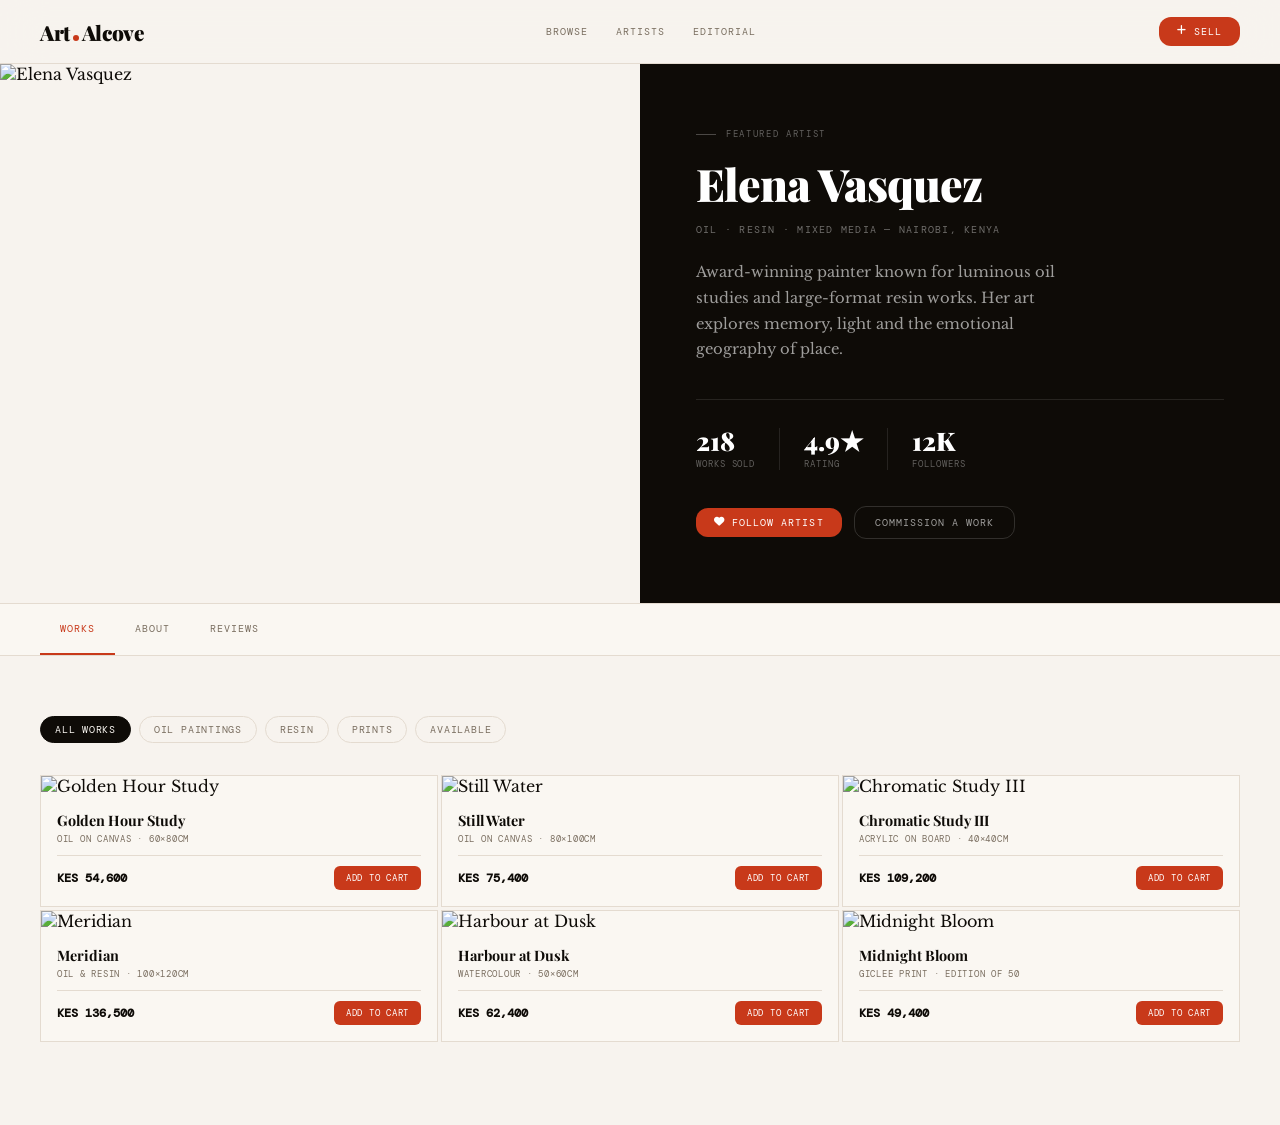
==== artist.html @ 3cf75e59 "Initial commit: Set up core static pages" ====
<!DOCTYPE html>
<html lang="en">
<head>
  <meta charset="UTF-8">
  <meta name="viewport" content="width=device-width, initial-scale=1.0">
  <title>Elena Vasquez — Art Alcove</title>
  <link rel="preconnect" href="https://fonts.googleapis.com">
  <link rel="preconnect" href="https://fonts.gstatic.com" crossorigin>
  <link href="https://fonts.googleapis.com/css2?family=Playfair+Display:ital,wght@0,700;0,900;1,700&family=DM+Mono:wght@400;500&family=Libre+Baskerville:ital,wght@0,400;0,700;1,400&display=swap" rel="stylesheet">
  <link rel="stylesheet" href="https://cdnjs.cloudflare.com/ajax/libs/font-awesome/6.5.0/css/all.min.css">
  <style>
    :root{--ink:#0e0b07;--ink-2:#3a3228;--ink-3:#7a6e60;--paper:#f7f3ee;--paper-2:#efe9e0;--paper-3:#e4dbd0;--cream:#faf7f2;--vermillion:#c8391a;--gold:#b8902a;--sage:#4a6b52;--serif:'Playfair Display',Georgia,serif;--body:'Libre Baskerville',Georgia,serif;--mono:'DM Mono',monospace;--t:0.28s cubic-bezier(0.4,0,0.2,1);--r-xs:6px;--r-sm:12px;--r-md:18px;--r-lg:24px;--r-pill:9999px;}
    *,*::before,*::after{margin:0;padding:0;box-sizing:border-box;}
    body{font-family:var(--body);background:var(--paper);color:var(--ink);-webkit-font-smoothing:antialiased;overflow-x:hidden;}
    img{display:block;max-width:100%;} a{text-decoration:none;color:inherit;} button{font-family:inherit;cursor:pointer;border:none;background:none;}

    /* NAV */
    #nav{position:sticky;top:0;z-index:200;display:flex;align-items:center;justify-content:space-between;padding:0 40px;height:64px;background:rgba(247,243,238,0.92);backdrop-filter:blur(20px);border-bottom:1px solid var(--paper-3);}
    .nav-logo{font-family:var(--serif);font-size:1.3rem;font-weight:900;color:var(--ink);letter-spacing:-0.02em;display:flex;align-items:baseline;gap:2px;}
    .nav-logo-dot{display:inline-block;width:6px;height:6px;border-radius:50%;background:var(--vermillion);margin:0 1px 3px;flex-shrink:0;}
    .nav-links{display:flex;align-items:center;gap:28px;}
    .nav-links a{font-family:var(--mono);font-size:0.65rem;letter-spacing:0.1em;text-transform:uppercase;color:var(--ink-3);transition:color var(--t);}
    .nav-links a:hover{color:var(--ink);}
    .btn-primary{font-family:var(--mono);font-size:0.65rem;letter-spacing:0.1em;text-transform:uppercase;color:#fff;padding:8px 18px;background:var(--vermillion);border-radius:var(--r-sm);transition:all var(--t);display:inline-flex;align-items:center;gap:7px;}
    .btn-primary:hover{background:var(--ink);}

    /* HERO */
    .artist-hero{display:grid;grid-template-columns:1fr 1fr;min-height:480px;border-bottom:1px solid var(--paper-3);}
    .hero-img-col{overflow:hidden;}
    .hero-img{width:100%;height:100%;object-fit:cover;display:block;}
    .hero-body{padding:64px 56px;background:var(--ink);display:flex;flex-direction:column;justify-content:center;}
    .hero-tag{font-family:var(--mono);font-size:0.58rem;letter-spacing:0.18em;text-transform:uppercase;color:rgba(255,255,255,0.35);margin-bottom:20px;display:flex;align-items:center;gap:10px;}
    .hero-tag::before{content:'';display:block;width:20px;height:1px;background:rgba(255,255,255,0.25);}
    .artist-name{font-family:var(--serif);font-size:clamp(2rem,3.5vw,3rem);font-weight:900;color:#fff;line-height:1.05;letter-spacing:-0.02em;margin-bottom:16px;}
    .artist-medium{font-family:var(--mono);font-size:0.65rem;letter-spacing:0.12em;text-transform:uppercase;color:rgba(255,255,255,0.4);margin-bottom:24px;}
    .artist-bio-short{font-size:0.92rem;line-height:1.75;color:rgba(255,255,255,0.6);max-width:400px;margin-bottom:36px;}
    .hero-stats{display:flex;gap:0;margin-bottom:36px;border-top:1px solid rgba(255,255,255,0.1);padding-top:28px;}
    .hero-stat{padding-right:24px;border-right:1px solid rgba(255,255,255,0.1);}
    .hero-stat:last-child{border-right:none;padding-right:0;padding-left:24px;}
    .hero-stat:nth-child(2){padding:0 24px;}
    .stat-val{font-family:var(--serif);font-size:1.6rem;font-weight:900;color:#fff;line-height:1;margin-bottom:4px;}
    .stat-lbl{font-family:var(--mono);font-size:0.58rem;letter-spacing:0.1em;text-transform:uppercase;color:rgba(255,255,255,0.35);}
    .hero-actions{display:flex;align-items:center;gap:12px;}
    .btn-ghost-light{font-family:var(--mono);font-size:0.65rem;letter-spacing:0.1em;text-transform:uppercase;color:rgba(255,255,255,0.6);padding:9px 20px;border:1px solid rgba(255,255,255,0.15);border-radius:var(--r-sm);transition:all var(--t);}
    .btn-ghost-light:hover{border-color:rgba(255,255,255,0.4);color:#fff;}

    /* SECTION NAV */
    .section-nav{display:flex;align-items:center;gap:0;border-bottom:1px solid var(--paper-3);background:var(--cream);padding:0 40px;position:sticky;top:64px;z-index:100;}
    .snav-tab{font-family:var(--mono);font-size:0.62rem;letter-spacing:0.1em;text-transform:uppercase;color:var(--ink-3);padding:18px 20px;border-bottom:2px solid transparent;transition:all var(--t);cursor:pointer;white-space:nowrap;}
    .snav-tab:hover{color:var(--ink);}
    .snav-tab.active{color:var(--vermillion);border-bottom-color:var(--vermillion);}

    /* WORKS SECTION */
    .artist-section{padding:60px 40px 80px;}

    .works-filter{display:flex;align-items:center;gap:8px;margin-bottom:32px;flex-wrap:wrap;}
    .works-chip{font-family:var(--mono);font-size:0.6rem;letter-spacing:0.08em;text-transform:uppercase;padding:6px 14px;border:1px solid var(--paper-3);border-radius:var(--r-pill);color:var(--ink-3);transition:all var(--t);}
    .works-chip:hover{border-color:var(--ink-2);color:var(--ink);}
    .works-chip.active{background:var(--ink);border-color:var(--ink);color:var(--cream);}

    .works-masonry{columns:3;column-gap:3px;}
    .work-card{break-inside:avoid;margin-bottom:3px;border:1px solid var(--paper-3);background:var(--cream);overflow:hidden;cursor:pointer;transition:transform var(--t),box-shadow var(--t);}
    .work-card:hover{transform:translateY(-4px);box-shadow:0 14px 40px rgba(14,11,7,0.12);}
    .work-img-wrap{position:relative;overflow:hidden;}
    .work-img-wrap img{width:100%;height:auto;display:block;transition:transform 0.5s ease;}
    .work-card:hover .work-img-wrap img{transform:scale(1.04);}
    .work-overlay{position:absolute;inset:0;background:linear-gradient(to top,rgba(14,11,7,0.75),transparent 55%);opacity:0;transition:opacity var(--t);display:flex;align-items:flex-end;padding:16px;}
    .work-card:hover .work-overlay{opacity:1;}
    .overlay-btn{font-family:var(--mono);font-size:0.58rem;letter-spacing:0.1em;text-transform:uppercase;color:#fff;padding:7px 14px;border:1px solid rgba(255,255,255,0.35);border-radius:var(--r-xs);}
    .work-info{padding:14px 16px 16px;}
    .work-title{font-family:var(--serif);font-size:0.9rem;font-weight:700;color:var(--ink);margin-bottom:3px;}
    .work-meta{font-family:var(--mono);font-size:0.58rem;letter-spacing:0.08em;text-transform:uppercase;color:var(--ink-3);margin-bottom:10px;}
    .work-footer{display:flex;align-items:center;justify-content:space-between;padding-top:10px;border-top:1px solid var(--paper-3);}
    .work-price{font-family:var(--mono);font-size:0.78rem;font-weight:600;color:var(--ink);}
    .btn-cart{font-family:var(--mono);font-size:0.58rem;letter-spacing:0.08em;text-transform:uppercase;padding:6px 12px;background:var(--vermillion);color:#fff;border-radius:var(--r-xs);transition:all var(--t);}
    .btn-cart:hover{background:var(--ink);}

    /* ABOUT SECTION */
    .about-grid{display:grid;grid-template-columns:1fr 360px;gap:48px;align-items:start;}
    .about-text h2{font-family:var(--serif);font-size:1.8rem;font-weight:900;margin-bottom:20px;}
    .about-text p{font-size:0.92rem;line-height:1.8;color:var(--ink-2);margin-bottom:16px;}
    .pull-quote{border-left:3px solid var(--vermillion);padding:20px 24px;margin:32px 0;background:var(--cream);}
    .pull-quote blockquote{font-family:var(--serif);font-size:1.1rem;font-style:italic;line-height:1.5;color:var(--ink);}

    .about-sidebar{display:flex;flex-direction:column;gap:3px;}
    .info-card{background:var(--cream);border:1px solid var(--paper-3);padding:24px;}
    .info-card:first-child{border-radius:var(--r-sm) var(--r-sm) 0 0;}
    .info-card:last-child{border-radius:0 0 var(--r-sm) var(--r-sm);}
    .info-card-title{font-family:var(--mono);font-size:0.58rem;letter-spacing:0.14em;text-transform:uppercase;color:var(--ink-3);margin-bottom:16px;}
    .info-row{display:flex;align-items:flex-start;justify-content:space-between;gap:12px;padding:8px 0;border-bottom:1px solid var(--paper-3);font-size:0.84rem;}
    .info-row:last-child{border-bottom:none;}
    .info-key{color:var(--ink-3);font-size:0.8rem;flex-shrink:0;}
    .info-val{color:var(--ink);font-weight:700;text-align:right;}

    /* REVIEWS */
    .reviews-header{display:flex;align-items:flex-start;justify-content:space-between;margin-bottom:36px;}
    .rating-big{font-family:var(--serif);font-size:4rem;font-weight:900;line-height:1;color:var(--ink);}
    .rating-stars{color:var(--gold);font-size:1rem;letter-spacing:2px;margin-bottom:6px;}
    .rating-label{font-family:var(--mono);font-size:0.62rem;letter-spacing:0.08em;text-transform:uppercase;color:var(--ink-3);}
    .rating-bars{display:flex;flex-direction:column;gap:8px;flex:1;max-width:280px;}
    .rbar-row{display:flex;align-items:center;gap:10px;font-family:var(--mono);font-size:0.62rem;color:var(--ink-3);}
    .rbar-track{flex:1;height:6px;background:var(--paper-3);border-radius:10px;overflow:hidden;}
    .rbar-fill{height:100%;background:var(--gold);border-radius:10px;}

    .reviews-grid{display:grid;grid-template-columns:repeat(2,1fr);gap:3px;margin-top:32px;}
    .review-card{background:var(--cream);border:1px solid var(--paper-3);padding:24px;}
    .review-header{display:flex;align-items:center;gap:12px;margin-bottom:14px;}
    .review-avatar{width:40px;height:40px;border-radius:50%;object-fit:cover;}
    .review-name{font-family:var(--mono);font-size:0.65rem;letter-spacing:0.08em;text-transform:uppercase;font-weight:600;color:var(--ink);}
    .review-date{font-family:var(--mono);font-size:0.58rem;color:var(--ink-3);}
    .review-stars{color:var(--gold);font-size:0.7rem;margin-bottom:10px;}
    .review-text{font-size:0.86rem;line-height:1.7;color:var(--ink-2);}
    .review-work{font-family:var(--mono);font-size:0.58rem;letter-spacing:0.06em;text-transform:uppercase;color:var(--ink-3);margin-top:12px;padding-top:12px;border-top:1px solid var(--paper-3);}

    @media(max-width:900px){
      .artist-hero{grid-template-columns:1fr;} .hero-img-col{height:300px;}
      .works-masonry{columns:2;}
      .about-grid{grid-template-columns:1fr;} .about-sidebar{display:none;}
      .reviews-grid{grid-template-columns:1fr;}
      #nav{padding:0 20px;} .nav-links{display:none;}
    }
    @media(max-width:600px){.works-masonry{columns:1;} .artist-section{padding:40px 20px 60px;} .section-nav{padding:0 20px;}}
  </style>
</head>
<body>

  <nav id="nav">
    <a href="index.html" class="nav-logo">Art<span class="nav-logo-dot"></span>Alcove</a>
    <div class="nav-links">
      <a href="browse.html">Browse</a>
      <a href="artist.html">Artists</a>
      <a href="#">Editorial</a>
    </div>
    <a href="dashboard.html" class="btn-primary"><i class="fas fa-plus"></i> Sell</a>
  </nav>

  <!-- HERO -->
  <div class="artist-hero">
    <div class="hero-img-col">
      <img class="hero-img" src="https://images.unsplash.com/photo-1579783901586-d88db74b4fe4?w=900&q=80" alt="Elena Vasquez">
    </div>
    <div class="hero-body">
      <div class="hero-tag">Featured Artist</div>
      <h1 class="artist-name">Elena Vasquez</h1>
      <div class="artist-medium">Oil · Resin · Mixed Media — Nairobi, Kenya</div>
      <p class="artist-bio-short">Award-winning painter known for luminous oil studies and large-format resin works. Her art explores memory, light and the emotional geography of place.</p>
      <div class="hero-stats">
        <div class="hero-stat"><div class="stat-val">218</div><div class="stat-lbl">Works sold</div></div>
        <div class="hero-stat"><div class="stat-val">4.9★</div><div class="stat-lbl">Rating</div></div>
        <div class="hero-stat"><div class="stat-val">12K</div><div class="stat-lbl">Followers</div></div>
      </div>
      <div class="hero-actions">
        <button class="btn-primary"><i class="fas fa-heart"></i> Follow Artist</button>
        <button class="btn-ghost-light">Commission a Work</button>
      </div>
    </div>
  </div>

  <!-- SECTION NAV -->
  <nav class="section-nav">
    <div class="snav-tab active" data-tab="works">Works</div>
    <div class="snav-tab" data-tab="about">About</div>
    <div class="snav-tab" data-tab="reviews">Reviews</div>
  </nav>

  <!-- WORKS TAB -->
  <div class="artist-section" id="tab-works">
    <div class="works-filter">
      <button class="works-chip active">All Works</button>
      <button class="works-chip">Oil Paintings</button>
      <button class="works-chip">Resin</button>
      <button class="works-chip">Prints</button>
      <button class="works-chip">Available</button>
    </div>
    <div class="works-masonry">
      <div class="work-card" onclick="location.href='listing.html'">
        <div class="work-img-wrap"><img src="https://images.unsplash.com/photo-1541961017774-22349e4a1262?w=500&q=80" alt="Golden Hour Study"><div class="work-overlay"><a class="overlay-btn">View Work</a></div></div>
        <div class="work-info"><div class="work-title">Golden Hour Study</div><div class="work-meta">Oil on Canvas · 60×80cm</div><div class="work-footer"><div class="work-price">KES 54,600</div><button class="btn-cart" onclick="event.stopPropagation()">Add to Cart</button></div></div>
      </div>
      <div class="work-card" onclick="location.href='listing.html'">
        <div class="work-img-wrap"><img src="https://images.unsplash.com/photo-1547036967-23d11aacaee0?w=500&q=80" alt="Meridian"><div class="work-overlay"><a class="overlay-btn">View Work</a></div></div>
        <div class="work-info"><div class="work-title">Meridian</div><div class="work-meta">Oil & Resin · 100×120cm</div><div class="work-footer"><div class="work-price">KES 136,500</div><button class="btn-cart" onclick="event.stopPropagation()">Add to Cart</button></div></div>
      </div>
      <div class="work-card" onclick="location.href='listing.html'">
        <div class="work-img-wrap"><img src="https://images.unsplash.com/photo-1579783901586-d88db74b4fe4?w=500&q=80" alt="Still Water"><div class="work-overlay"><a class="overlay-btn">View Work</a></div></div>
        <div class="work-info"><div class="work-title">Still Water</div><div class="work-meta">Oil on Canvas · 80×100cm</div><div class="work-footer"><div class="work-price">KES 75,400</div><button class="btn-cart" onclick="event.stopPropagation()">Add to Cart</button></div></div>
      </div>
      <div class="work-card" onclick="location.href='listing.html'">
        <div class="work-img-wrap"><img src="https://images.unsplash.com/photo-1549490349-8643362247b5?w=500&q=80" alt="Harbour at Dusk"><div class="work-overlay"><a class="overlay-btn">View Work</a></div></div>
        <div class="work-info"><div class="work-title">Harbour at Dusk</div><div class="work-meta">Watercolour · 50×60cm</div><div class="work-footer"><div class="work-price">KES 62,400</div><button class="btn-cart" onclick="event.stopPropagation()">Add to Cart</button></div></div>
      </div>
      <div class="work-card" onclick="location.href='listing.html'">
        <div class="work-img-wrap"><img src="https://images.unsplash.com/photo-1618005182384-a83a8bd57fbe?w=500&q=80" alt="Chromatic Study III"><div class="work-overlay"><a class="overlay-btn">View Work</a></div></div>
        <div class="work-info"><div class="work-title">Chromatic Study III</div><div class="work-meta">Acrylic on Board · 40×40cm</div><div class="work-footer"><div class="work-price">KES 109,200</div><button class="btn-cart" onclick="event.stopPropagation()">Add to Cart</button></div></div>
      </div>
      <div class="work-card" onclick="location.href='listing.html'">
        <div class="work-img-wrap"><img src="https://images.unsplash.com/photo-1579783902614-a3fb3927b6a5?w=500&q=80" alt="Midnight Bloom"><div class="work-overlay"><a class="overlay-btn">View Work</a></div></div>
        <div class="work-info"><div class="work-title">Midnight Bloom</div><div class="work-meta">Giclee Print · Edition of 50</div><div class="work-footer"><div class="work-price">KES 49,400</div><button class="btn-cart" onclick="event.stopPropagation()">Add to Cart</button></div></div>
      </div>
    </div>
  </div>

  <!-- ABOUT TAB -->
  <div class="artist-section" id="tab-about" style="display:none;">
    <div class="about-grid">
      <div class="about-text">
        <h2>About Elena</h2>
        <p>Elena Vasquez was born in Mombasa in 1988 and grew up between Kenya and Portugal, an upbringing that gave her a dual sensitivity to light — the hard brilliance of the equatorial sun and the soft, melancholic quality of Atlantic afternoons.</p>
        <p>She studied Fine Art at the University of Nairobi before completing a postgraduate residency at the Fondazione Pistoletto in Biella, Italy. It was there that she developed her signature technique: building up oil glazes over textured resin grounds, a method that gives her paintings their characteristic luminous depth.</p>
        <div class="pull-quote"><blockquote>"Painting is how I process the world. Each canvas is an attempt to hold light still long enough to understand it."</blockquote></div>
        <p>Since returning to Nairobi in 2016, Elena has held twelve solo exhibitions across Kenya, the UK and the United States. Her work is held in private collections in 28 countries, and she has been shortlisted for the Mbokazi Prize for Contemporary African Painting twice.</p>
        <p>She works from a studio in Westlands and teaches advanced oil technique workshops three times a year.</p>
      </div>
      <div class="about-sidebar">
        <div class="info-card">
          <div class="info-card-title">Details</div>
          <div class="info-row"><span class="info-key">Based</span><span class="info-val">Nairobi, Kenya</span></div>
          <div class="info-row"><span class="info-key">Medium</span><span class="info-val">Oil, Resin, Mixed Media</span></div>
          <div class="info-row"><span class="info-key">Style</span><span class="info-val">Figurative, Landscape</span></div>
          <div class="info-row"><span class="info-key">Member since</span><span class="info-val">2021</span></div>
          <div class="info-row"><span class="info-key">Ships from</span><span class="info-val">Kenya · Worldwide</span></div>
        </div>
        <div class="info-card">
          <div class="info-card-title">Exhibitions</div>
          <div class="info-row"><span class="info-key">2024</span><span class="info-val">Galleria Forma, Milan</span></div>
          <div class="info-row"><span class="info-key">2023</span><span class="info-val">Saatchi Gallery, London</span></div>
          <div class="info-row"><span class="info-key">2022</span><span class="info-val">1-54 Art Fair, New York</span></div>
          <div class="info-row"><span class="info-key">2021</span><span class="info-val">Circle Art Gallery, Nairobi</span></div>
        </div>
      </div>
    </div>
  </div>

  <!-- REVIEWS TAB -->
  <div class="artist-section" id="tab-reviews" style="display:none;">
    <div class="reviews-header">
      <div>
        <div class="rating-big">4.9</div>
        <div class="rating-stars">★★★★★</div>
        <div class="rating-label">84 reviews</div>
      </div>
      <div class="rating-bars">
        <div class="rbar-row">5★ <div class="rbar-track"><div class="rbar-fill" style="width:88%"></div></div> 74</div>
        <div class="rbar-row">4★ <div class="rbar-track"><div class="rbar-fill" style="width:10%"></div></div> 8</div>
        <div class="rbar-row">3★ <div class="rbar-track"><div class="rbar-fill" style="width:2%"></div></div> 2</div>
        <div class="rbar-row">2★ <div class="rbar-track"><div class="rbar-fill" style="width:0%"></div></div> 0</div>
        <div class="rbar-row">1★ <div class="rbar-track"><div class="rbar-fill" style="width:0%"></div></div> 0</div>
      </div>
    </div>
    <div class="reviews-grid">
      <div class="review-card">
        <div class="review-header">
          <img class="review-avatar" src="https://images.unsplash.com/photo-1507003211169-0a1dd7228f2d?w=80&q=80" alt="">
          <div><div class="review-name">James T.</div><div class="review-date">London · 2 weeks ago</div></div>
        </div>
        <div class="review-stars">★★★★★</div>
        <p class="review-text">Absolutely breathtaking. The painting arrived in perfect condition and looks even more stunning in person. The depth of the oil glazes is extraordinary — photographs simply cannot do it justice.</p>
        <div class="review-work">Purchased: Golden Hour Study</div>
      </div>
      <div class="review-card">
        <div class="review-header">
          <img class="review-avatar" src="https://images.unsplash.com/photo-1531746020798-e6953c6e8e04?w=80&q=80" alt="">
          <div><div class="review-name">Priya M.</div><div class="review-date">Mumbai · 1 month ago</div></div>
        </div>
        <div class="review-stars">★★★★★</div>
        <p class="review-text">Elena is a genuinely extraordinary artist. Meridian has transformed the living room completely. She also responded quickly to my questions about framing — incredibly professional.</p>
        <div class="review-work">Purchased: Meridian</div>
      </div>
      <div class="review-card">
        <div class="review-header">
          <img class="review-avatar" src="https://images.unsplash.com/photo-1488161628813-04466f872be2?w=80&q=80" alt="">
          <div><div class="review-name">Lars E.</div><div class="review-date">Oslo · 2 months ago</div></div>
        </div>
        <div class="review-stars">★★★★★</div>
        <p class="review-text">Third purchase from Elena and she never disappoints. Harbour at Dusk is perhaps her most emotionally resonant piece yet. Packaged with extraordinary care for the international journey.</p>
        <div class="review-work">Purchased: Harbour at Dusk</div>
      </div>
      <div class="review-card">
        <div class="review-header">
          <img class="review-avatar" src="https://images.unsplash.com/photo-1544967082-d9d25d867d66?w=80&q=80" alt="">
          <div><div class="review-name">Yui K.</div><div class="review-date">Tokyo · 3 months ago</div></div>
        </div>
        <div class="review-stars">★★★★★</div>
        <p class="review-text">The print quality is exceptional. Crisp, rich colours that honour the original perfectly. Would recommend to anyone wanting to start collecting Elena's work at a lower price point.</p>
        <div class="review-work">Purchased: Midnight Bloom (Print)</div>
      </div>
    </div>
  </div>

  <script>
  'use strict';
  document.querySelectorAll('.snav-tab').forEach(tab => {
    tab.addEventListener('click', () => {
      document.querySelectorAll('.snav-tab').forEach(t => t.classList.remove('active'));
      tab.classList.add('active');
      const id = tab.dataset.tab;
      ['works','about','reviews'].forEach(t => {
        const el = document.getElementById('tab-' + t);
        if (el) el.style.display = t === id ? 'block' : 'none';
      });
    });
  });
  document.querySelectorAll('.works-chip').forEach(chip => {
    chip.addEventListener('click', () => {
      document.querySelectorAll('.works-chip').forEach(c => c.classList.remove('active'));
      chip.classList.add('active');
    });
  });
  </script>
</body>
</html>
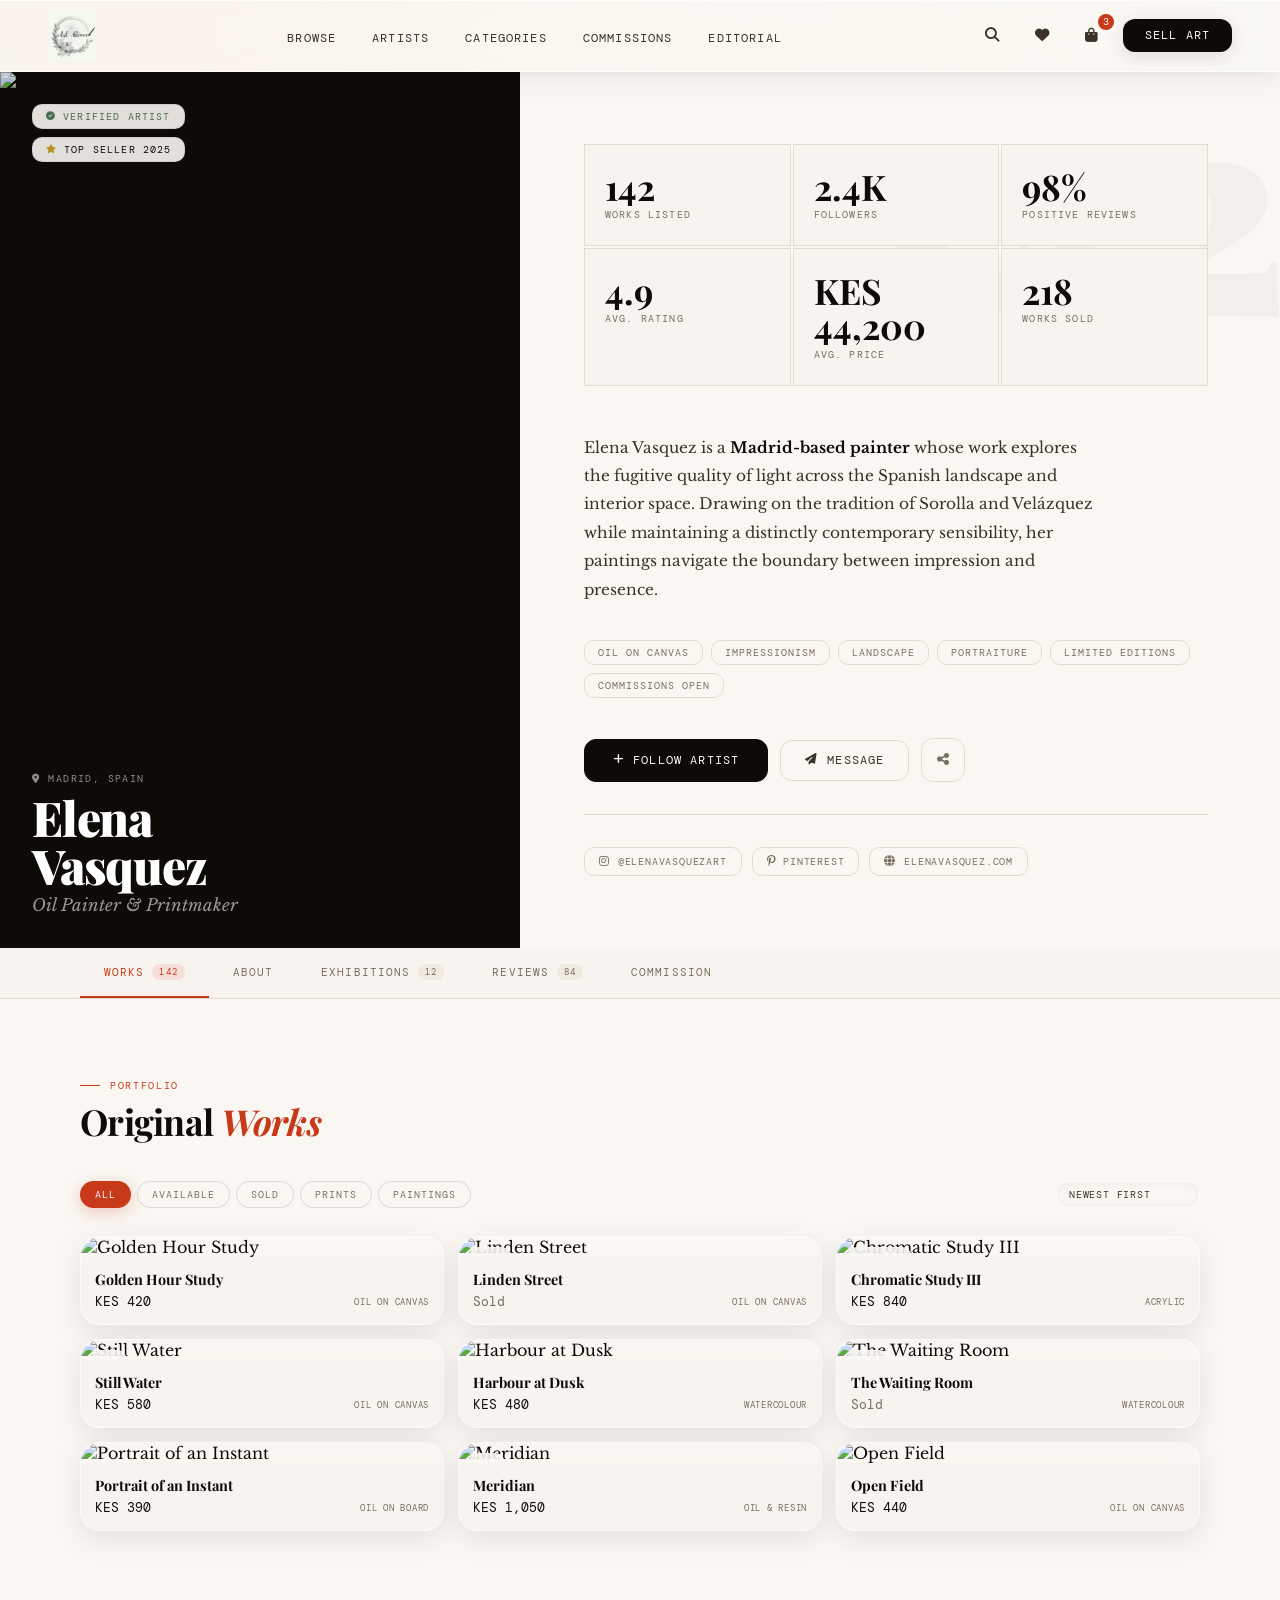
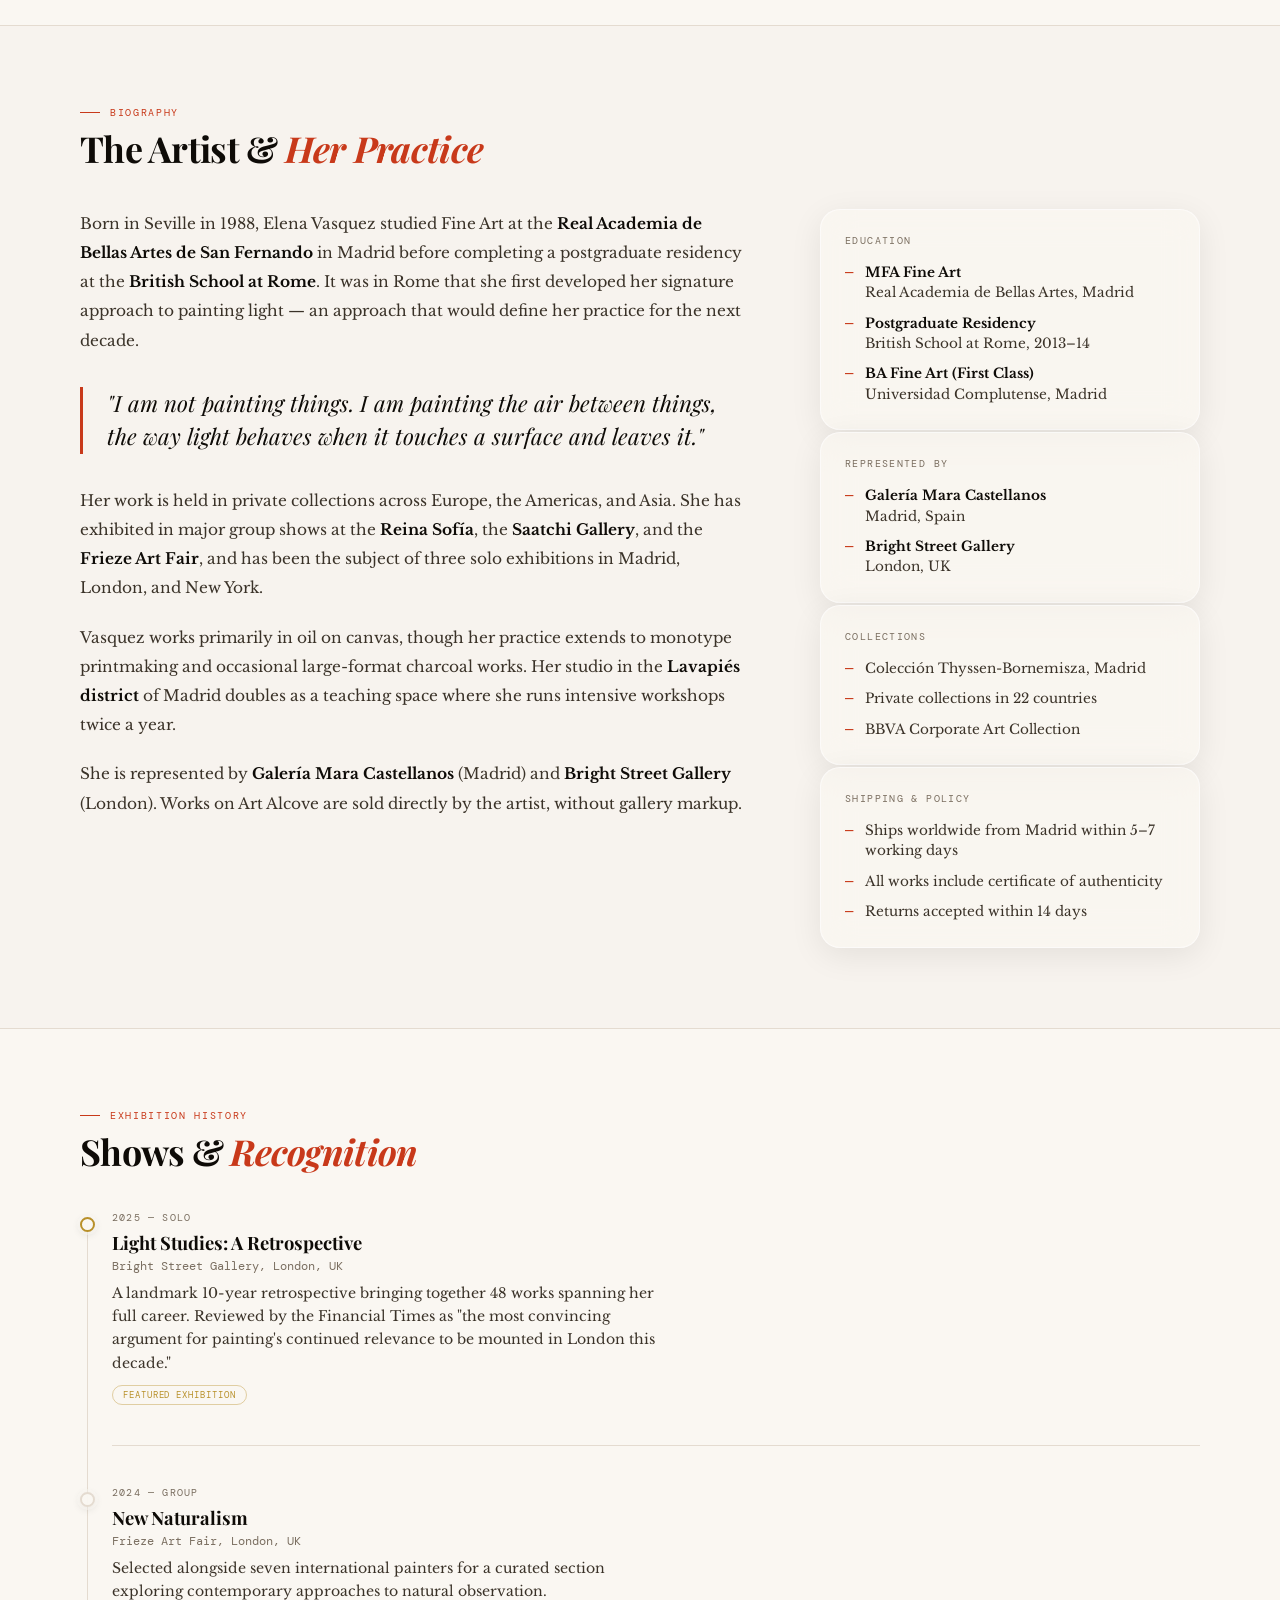
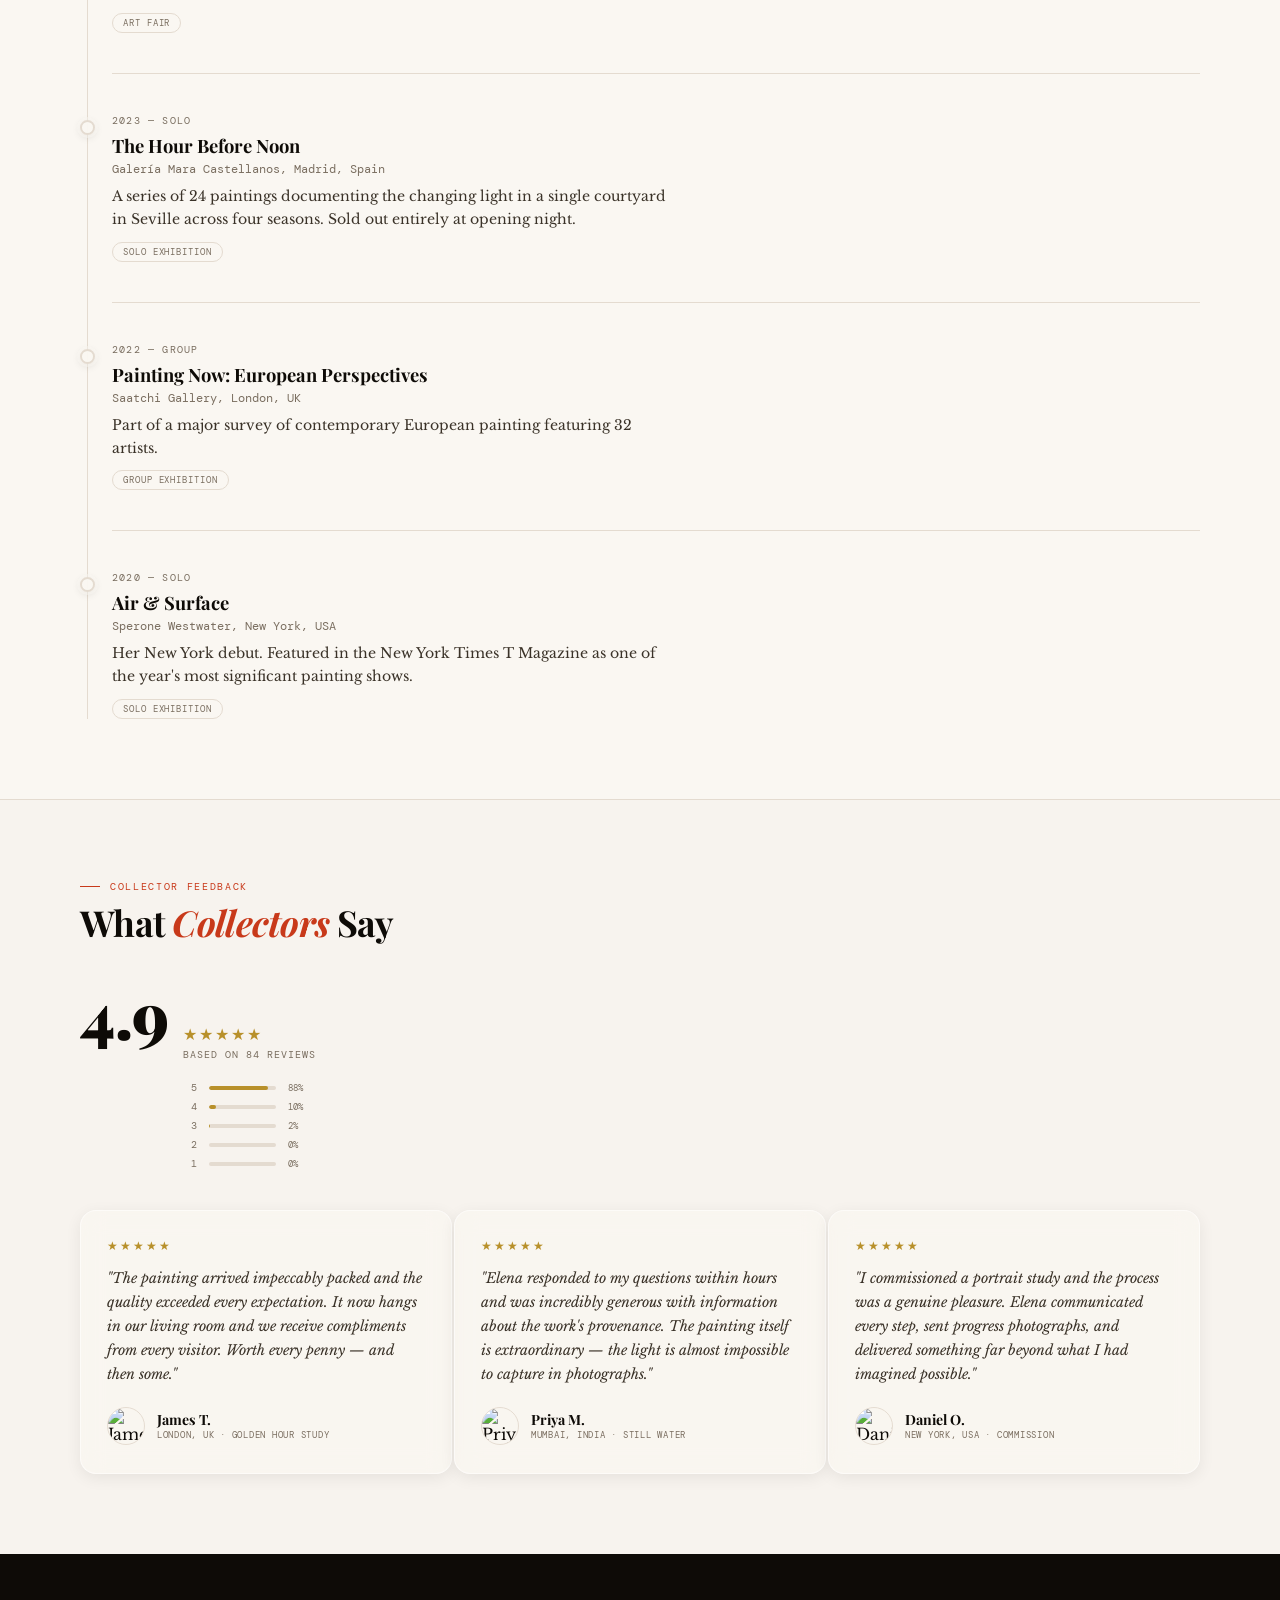
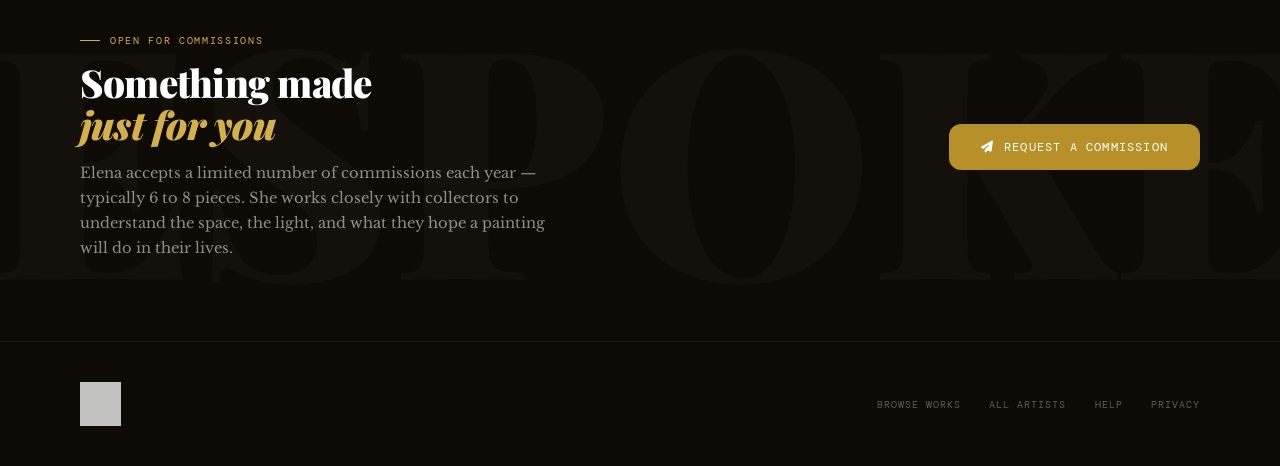
==== commit 82a57be7: "Add files via upload" ====
--- a/artist.html
+++ b/artist.html
@@ -1,311 +1,1826 @@
 <!DOCTYPE html>
 <html lang="en">
 <head>
-  <meta charset="UTF-8">
-  <meta name="viewport" content="width=device-width, initial-scale=1.0">
-  <title>Elena Vasquez — Art Alcove</title>
+  <meta charset="UTF-8"/>
+  <meta name="viewport" content="width=device-width, initial-scale=1.0"/>
+  <meta name="description" content="Elena Vasquez — Oil Painter. Browse original works, biography, and exhibition history on Art Alcove."/>
+  <title>Elena Vasquez — Artist Profile · Art Alcove</title>
+
   <link rel="preconnect" href="https://fonts.googleapis.com">
   <link rel="preconnect" href="https://fonts.gstatic.com" crossorigin>
   <link href="https://fonts.googleapis.com/css2?family=Playfair+Display:ital,wght@0,700;0,900;1,700&family=DM+Mono:wght@400;500&family=Libre+Baskerville:ital,wght@0,400;0,700;1,400&display=swap" rel="stylesheet">
-  <link rel="stylesheet" href="https://cdnjs.cloudflare.com/ajax/libs/font-awesome/6.5.0/css/all.min.css">
+  <link rel="stylesheet" href="https://cdnjs.cloudflare.com/ajax/libs/font-awesome/6.5.0/css/all.min.css"/>
+
   <style>
-    :root{--ink:#0e0b07;--ink-2:#3a3228;--ink-3:#7a6e60;--paper:#f7f3ee;--paper-2:#efe9e0;--paper-3:#e4dbd0;--cream:#faf7f2;--vermillion:#c8391a;--gold:#b8902a;--sage:#4a6b52;--serif:'Playfair Display',Georgia,serif;--body:'Libre Baskerville',Georgia,serif;--mono:'DM Mono',monospace;--t:0.28s cubic-bezier(0.4,0,0.2,1);--r-xs:6px;--r-sm:12px;--r-md:18px;--r-lg:24px;--r-pill:9999px;}
-    *,*::before,*::after{margin:0;padding:0;box-sizing:border-box;}
-    body{font-family:var(--body);background:var(--paper);color:var(--ink);-webkit-font-smoothing:antialiased;overflow-x:hidden;}
-    img{display:block;max-width:100%;} a{text-decoration:none;color:inherit;} button{font-family:inherit;cursor:pointer;border:none;background:none;}
-
-    /* NAV */
-    #nav{position:sticky;top:0;z-index:200;display:flex;align-items:center;justify-content:space-between;padding:0 40px;height:64px;background:rgba(247,243,238,0.92);backdrop-filter:blur(20px);border-bottom:1px solid var(--paper-3);}
-    .nav-logo{font-family:var(--serif);font-size:1.3rem;font-weight:900;color:var(--ink);letter-spacing:-0.02em;display:flex;align-items:baseline;gap:2px;}
-    .nav-logo-dot{display:inline-block;width:6px;height:6px;border-radius:50%;background:var(--vermillion);margin:0 1px 3px;flex-shrink:0;}
-    .nav-links{display:flex;align-items:center;gap:28px;}
-    .nav-links a{font-family:var(--mono);font-size:0.65rem;letter-spacing:0.1em;text-transform:uppercase;color:var(--ink-3);transition:color var(--t);}
-    .nav-links a:hover{color:var(--ink);}
-    .btn-primary{font-family:var(--mono);font-size:0.65rem;letter-spacing:0.1em;text-transform:uppercase;color:#fff;padding:8px 18px;background:var(--vermillion);border-radius:var(--r-sm);transition:all var(--t);display:inline-flex;align-items:center;gap:7px;}
-    .btn-primary:hover{background:var(--ink);}
-
-    /* HERO */
-    .artist-hero{display:grid;grid-template-columns:1fr 1fr;min-height:480px;border-bottom:1px solid var(--paper-3);}
-    .hero-img-col{overflow:hidden;}
-    .hero-img{width:100%;height:100%;object-fit:cover;display:block;}
-    .hero-body{padding:64px 56px;background:var(--ink);display:flex;flex-direction:column;justify-content:center;}
-    .hero-tag{font-family:var(--mono);font-size:0.58rem;letter-spacing:0.18em;text-transform:uppercase;color:rgba(255,255,255,0.35);margin-bottom:20px;display:flex;align-items:center;gap:10px;}
-    .hero-tag::before{content:'';display:block;width:20px;height:1px;background:rgba(255,255,255,0.25);}
-    .artist-name{font-family:var(--serif);font-size:clamp(2rem,3.5vw,3rem);font-weight:900;color:#fff;line-height:1.05;letter-spacing:-0.02em;margin-bottom:16px;}
-    .artist-medium{font-family:var(--mono);font-size:0.65rem;letter-spacing:0.12em;text-transform:uppercase;color:rgba(255,255,255,0.4);margin-bottom:24px;}
-    .artist-bio-short{font-size:0.92rem;line-height:1.75;color:rgba(255,255,255,0.6);max-width:400px;margin-bottom:36px;}
-    .hero-stats{display:flex;gap:0;margin-bottom:36px;border-top:1px solid rgba(255,255,255,0.1);padding-top:28px;}
-    .hero-stat{padding-right:24px;border-right:1px solid rgba(255,255,255,0.1);}
-    .hero-stat:last-child{border-right:none;padding-right:0;padding-left:24px;}
-    .hero-stat:nth-child(2){padding:0 24px;}
-    .stat-val{font-family:var(--serif);font-size:1.6rem;font-weight:900;color:#fff;line-height:1;margin-bottom:4px;}
-    .stat-lbl{font-family:var(--mono);font-size:0.58rem;letter-spacing:0.1em;text-transform:uppercase;color:rgba(255,255,255,0.35);}
-    .hero-actions{display:flex;align-items:center;gap:12px;}
-    .btn-ghost-light{font-family:var(--mono);font-size:0.65rem;letter-spacing:0.1em;text-transform:uppercase;color:rgba(255,255,255,0.6);padding:9px 20px;border:1px solid rgba(255,255,255,0.15);border-radius:var(--r-sm);transition:all var(--t);}
-    .btn-ghost-light:hover{border-color:rgba(255,255,255,0.4);color:#fff;}
-
-    /* SECTION NAV */
-    .section-nav{display:flex;align-items:center;gap:0;border-bottom:1px solid var(--paper-3);background:var(--cream);padding:0 40px;position:sticky;top:64px;z-index:100;}
-    .snav-tab{font-family:var(--mono);font-size:0.62rem;letter-spacing:0.1em;text-transform:uppercase;color:var(--ink-3);padding:18px 20px;border-bottom:2px solid transparent;transition:all var(--t);cursor:pointer;white-space:nowrap;}
-    .snav-tab:hover{color:var(--ink);}
-    .snav-tab.active{color:var(--vermillion);border-bottom-color:var(--vermillion);}
-
-    /* WORKS SECTION */
-    .artist-section{padding:60px 40px 80px;}
-
-    .works-filter{display:flex;align-items:center;gap:8px;margin-bottom:32px;flex-wrap:wrap;}
-    .works-chip{font-family:var(--mono);font-size:0.6rem;letter-spacing:0.08em;text-transform:uppercase;padding:6px 14px;border:1px solid var(--paper-3);border-radius:var(--r-pill);color:var(--ink-3);transition:all var(--t);}
-    .works-chip:hover{border-color:var(--ink-2);color:var(--ink);}
-    .works-chip.active{background:var(--ink);border-color:var(--ink);color:var(--cream);}
-
-    .works-masonry{columns:3;column-gap:3px;}
-    .work-card{break-inside:avoid;margin-bottom:3px;border:1px solid var(--paper-3);background:var(--cream);overflow:hidden;cursor:pointer;transition:transform var(--t),box-shadow var(--t);}
-    .work-card:hover{transform:translateY(-4px);box-shadow:0 14px 40px rgba(14,11,7,0.12);}
-    .work-img-wrap{position:relative;overflow:hidden;}
-    .work-img-wrap img{width:100%;height:auto;display:block;transition:transform 0.5s ease;}
-    .work-card:hover .work-img-wrap img{transform:scale(1.04);}
-    .work-overlay{position:absolute;inset:0;background:linear-gradient(to top,rgba(14,11,7,0.75),transparent 55%);opacity:0;transition:opacity var(--t);display:flex;align-items:flex-end;padding:16px;}
-    .work-card:hover .work-overlay{opacity:1;}
-    .overlay-btn{font-family:var(--mono);font-size:0.58rem;letter-spacing:0.1em;text-transform:uppercase;color:#fff;padding:7px 14px;border:1px solid rgba(255,255,255,0.35);border-radius:var(--r-xs);}
-    .work-info{padding:14px 16px 16px;}
-    .work-title{font-family:var(--serif);font-size:0.9rem;font-weight:700;color:var(--ink);margin-bottom:3px;}
-    .work-meta{font-family:var(--mono);font-size:0.58rem;letter-spacing:0.08em;text-transform:uppercase;color:var(--ink-3);margin-bottom:10px;}
-    .work-footer{display:flex;align-items:center;justify-content:space-between;padding-top:10px;border-top:1px solid var(--paper-3);}
-    .work-price{font-family:var(--mono);font-size:0.78rem;font-weight:600;color:var(--ink);}
-    .btn-cart{font-family:var(--mono);font-size:0.58rem;letter-spacing:0.08em;text-transform:uppercase;padding:6px 12px;background:var(--vermillion);color:#fff;border-radius:var(--r-xs);transition:all var(--t);}
-    .btn-cart:hover{background:var(--ink);}
-
-    /* ABOUT SECTION */
-    .about-grid{display:grid;grid-template-columns:1fr 360px;gap:48px;align-items:start;}
-    .about-text h2{font-family:var(--serif);font-size:1.8rem;font-weight:900;margin-bottom:20px;}
-    .about-text p{font-size:0.92rem;line-height:1.8;color:var(--ink-2);margin-bottom:16px;}
-    .pull-quote{border-left:3px solid var(--vermillion);padding:20px 24px;margin:32px 0;background:var(--cream);}
-    .pull-quote blockquote{font-family:var(--serif);font-size:1.1rem;font-style:italic;line-height:1.5;color:var(--ink);}
-
-    .about-sidebar{display:flex;flex-direction:column;gap:3px;}
-    .info-card{background:var(--cream);border:1px solid var(--paper-3);padding:24px;}
-    .info-card:first-child{border-radius:var(--r-sm) var(--r-sm) 0 0;}
-    .info-card:last-child{border-radius:0 0 var(--r-sm) var(--r-sm);}
-    .info-card-title{font-family:var(--mono);font-size:0.58rem;letter-spacing:0.14em;text-transform:uppercase;color:var(--ink-3);margin-bottom:16px;}
-    .info-row{display:flex;align-items:flex-start;justify-content:space-between;gap:12px;padding:8px 0;border-bottom:1px solid var(--paper-3);font-size:0.84rem;}
-    .info-row:last-child{border-bottom:none;}
-    .info-key{color:var(--ink-3);font-size:0.8rem;flex-shrink:0;}
-    .info-val{color:var(--ink);font-weight:700;text-align:right;}
-
-    /* REVIEWS */
-    .reviews-header{display:flex;align-items:flex-start;justify-content:space-between;margin-bottom:36px;}
-    .rating-big{font-family:var(--serif);font-size:4rem;font-weight:900;line-height:1;color:var(--ink);}
-    .rating-stars{color:var(--gold);font-size:1rem;letter-spacing:2px;margin-bottom:6px;}
-    .rating-label{font-family:var(--mono);font-size:0.62rem;letter-spacing:0.08em;text-transform:uppercase;color:var(--ink-3);}
-    .rating-bars{display:flex;flex-direction:column;gap:8px;flex:1;max-width:280px;}
-    .rbar-row{display:flex;align-items:center;gap:10px;font-family:var(--mono);font-size:0.62rem;color:var(--ink-3);}
-    .rbar-track{flex:1;height:6px;background:var(--paper-3);border-radius:10px;overflow:hidden;}
-    .rbar-fill{height:100%;background:var(--gold);border-radius:10px;}
-
-    .reviews-grid{display:grid;grid-template-columns:repeat(2,1fr);gap:3px;margin-top:32px;}
-    .review-card{background:var(--cream);border:1px solid var(--paper-3);padding:24px;}
-    .review-header{display:flex;align-items:center;gap:12px;margin-bottom:14px;}
-    .review-avatar{width:40px;height:40px;border-radius:50%;object-fit:cover;}
-    .review-name{font-family:var(--mono);font-size:0.65rem;letter-spacing:0.08em;text-transform:uppercase;font-weight:600;color:var(--ink);}
-    .review-date{font-family:var(--mono);font-size:0.58rem;color:var(--ink-3);}
-    .review-stars{color:var(--gold);font-size:0.7rem;margin-bottom:10px;}
-    .review-text{font-size:0.86rem;line-height:1.7;color:var(--ink-2);}
-    .review-work{font-family:var(--mono);font-size:0.58rem;letter-spacing:0.06em;text-transform:uppercase;color:var(--ink-3);margin-top:12px;padding-top:12px;border-top:1px solid var(--paper-3);}
-
-    @media(max-width:900px){
-      .artist-hero{grid-template-columns:1fr;} .hero-img-col{height:300px;}
-      .works-masonry{columns:2;}
-      .about-grid{grid-template-columns:1fr;} .about-sidebar{display:none;}
-      .reviews-grid{grid-template-columns:1fr;}
-      #nav{padding:0 20px;} .nav-links{display:none;}
-    }
-    @media(max-width:600px){.works-masonry{columns:1;} .artist-section{padding:40px 20px 60px;} .section-nav{padding:0 20px;}}
-  </style>
+    :root {
+  /* ── Glassmorphic extension tokens ── */
+  --glass-1:        rgba(250,247,242,0.55);
+  --glass-2:        rgba(250,247,242,0.35);
+  --glass-3:        rgba(250,247,242,0.18);
+  --glass-dark:     rgba(14,11,7,0.55);
+  --glass-border:   rgba(255,255,255,0.45);
+  --glass-border-2: rgba(255,255,255,0.25);
+  --glass-shadow:   0 8px 32px rgba(14,11,7,0.12), 0 2px 8px rgba(14,11,7,0.06);
+  --glass-shadow-lg:0 20px 60px rgba(14,11,7,0.18), 0 4px 16px rgba(14,11,7,0.08);
+  --blur-sm:  blur(10px);
+  --blur-md:  blur(20px);
+  --blur-lg:  blur(32px);
+  /* Rounded edge system */
+  --r-xs:  6px;
+  --r-sm:  12px;
+  --r-md:  18px;
+  --r-lg:  24px;
+  --r-xl:  32px;
+  --r-2xl: 40px;
+  --r-pill:9999px;
+
+      --ink:        #0e0b07;
+      --ink-2:      #3a3228;
+      --ink-3:      #7a6e60;
+      --paper:      #f7f3ee;
+      --paper-2:    #efe9e0;
+      --paper-3:    #e4dbd0;
+      --cream:      #faf7f2;
+      --vermillion: #c8391a;
+      --gold:       #b8902a;
+      --gold-light: #d4b04a;
+      --sage:       #4a6b52;
+
+      --serif: 'Playfair Display', Georgia, serif;
+      --body:  'Libre Baskerville', Georgia, serif;
+      --mono:  'DM Mono', monospace;
+      --t:    0.28s cubic-bezier(0.4,0,0.2,1);
+    }
+
+    *, *::before, *::after { margin:0; padding:0; box-sizing:border-box; }
+    html { scroll-behavior:smooth; }
+    body {
+      font-family: var(--body);
+      background: var(--cream);
+      color: var(--ink);
+      overflow-x: hidden;
+      -webkit-font-smoothing: antialiased;
+    }
+    img { display:block; max-width:100%; }
+    a   { text-decoration:none; color:inherit; }
+    button { font-family:inherit; cursor:pointer; border:none; background:none; }
+
+    /* ── NAV ── */
+    #nav {
+      position: sticky; top:0; z-index:200;
+      display:flex; align-items:center; justify-content:space-between;
+      padding:0 48px; height:72px;
+      background:rgba(250,247,242,0.95);
+      backdrop-filter:blur(14px);
+      border-bottom:1px solid var(--paper-3);
+      box-shadow:0 2px 24px rgba(14,11,7,0.07);
+    }
+    .nav-logo { display:flex; align-items:baseline; gap:2px; }
+    .nav-logo-word { font-family:var(--serif); font-size:1.5rem; font-weight:900; color:var(--ink); letter-spacing:-0.02em; }
+    .nav-logo-dot  { width:7px; height:7px; border-radius:50%; background:var(--vermillion); margin:0 1px 2px; flex-shrink:0; }
+    .nav-links { display:flex; align-items:center; gap:36px; list-style:none; }
+    .nav-links a {
+      font-family:var(--mono); font-size:0.72rem; letter-spacing:0.1em; text-transform:uppercase;
+      color:var(--ink-2); transition:color var(--t); position:relative;
+    }
+    .nav-links a::after {
+      content:''; position:absolute; bottom:-3px; left:0; right:0;
+      height:1px; background:var(--vermillion);
+      transform:scaleX(0); transform-origin:left; transition:transform var(--t);
+    }
+    .nav-links a:hover { color:var(--ink); }
+    .nav-links a:hover::after { transform:scaleX(1); }
+    .nav-actions { display:flex; align-items:center; gap:12px; }
+    .nav-icon-btn {
+      width:38px; height:38px; display:flex; align-items:center; justify-content:center;
+      border-radius:var(--r-sm); color:var(--ink-2); font-size:0.9rem;
+      transition:color var(--t), background var(--t);
+    }
+    .nav-icon-btn:hover { color:var(--ink); background:var(--paper-2); }
+    .nav-icon-wrap { position:relative; }
+    .nav-cart-count {
+      position:absolute; top:-3px; right:-3px; width:16px; height:16px; border-radius:50%;
+      background:var(--vermillion); color:#fff; font-family:var(--mono); font-size:0.6rem;
+      display:flex; align-items:center; justify-content:center;
+    }
+    .btn-sell {
+      padding:9px 22px; background:var(--ink); color:var(--cream);
+      font-family:var(--mono); font-size:0.72rem; letter-spacing:0.1em;
+      text-transform:uppercase; border-radius:var(--r-sm);
+      transition:background var(--t), transform var(--t);
+    }
+    .btn-sell:hover { background:var(--vermillion); transform:translateY(-1px); }
+
+    /* ══════════════════════════════════════
+       HERO — full-bleed split
+    ══════════════════════════════════════ */
+    #profile-hero {
+      display: grid;
+      grid-template-columns: 520px 1fr;
+      min-height: 88vh;
+      position: relative;
+    }
+
+    /* Left: portrait */
+    .hero-portrait-col {
+      position: relative;
+      overflow: hidden;
+      background: var(--ink);
+    }
+    .hero-portrait-img {
+      width: 100%; height: 100%;
+      object-fit: cover;
+      object-position: center top;
+      opacity: 0.88;
+      transition: opacity 0.6s ease;
+    }
+    .hero-portrait-col:hover .hero-portrait-img { opacity: 1; }
+
+    /* Gradient fade at bottom of portrait */
+    .hero-portrait-col::after {
+      content:'';
+      position:absolute; bottom:0; left:0; right:0; height:220px;
+      background:linear-gradient(to top, var(--ink) 0%, transparent 100%);
+      pointer-events:none;
+    }
+
+    /* Portrait overlay badges */
+    .portrait-badges {
+      position:absolute; top:32px; left:32px; z-index:2;
+      display:flex; flex-direction:column; gap:8px;
+    }
+    .p-badge {
+      display:inline-flex; align-items:center; gap:7px;
+      padding:5px 13px; border-radius: 10px ;
+      font-family:var(--mono); font-size:0.6rem; letter-spacing:0.12em; text-transform:uppercase;
+      background:rgba(250,247,242,0.9); backdrop-filter:blur(10px);
+      color:var(--ink); border:1px solid rgba(14,11,7,0.08);
+    }
+    .p-badge i { font-size:0.55rem; }
+    .p-badge--verified { color:var(--sage); }
+    .p-badge--verified i { color:var(--sage); }
+
+    /* Portrait bottom name strip */
+    .portrait-name-strip {
+      position:absolute; bottom:0; left:0; right:0; z-index:2;
+      padding:32px;
+    }
+    .portrait-location {
+      font-family:var(--mono); font-size:0.62rem; letter-spacing:0.14em;
+      text-transform:uppercase; color:rgba(250,247,242,0.55);
+      margin-bottom:8px; display:flex; align-items:center; gap:8px;
+    }
+    .portrait-location i { font-size:0.6rem; }
+    .portrait-name {
+      font-family:var(--serif); font-size:3rem; font-weight:900;
+      line-height:1.0; letter-spacing:-0.025em; color:#fff;
+    }
+    .portrait-title {
+      font-family:var(--body); font-style:italic;
+      font-size:1.05rem; color:rgba(250,247,242,0.6); margin-top:6px;
+    }
+
+    /* Right: info panel */
+    .hero-info-col {
+      display: flex;
+      flex-direction: column;
+      justify-content: center;
+      padding: 72px 72px 72px 64px;
+      background: var(--cream);
+      position: relative;
+    }
+
+    /* Big decorative number */
+    .hero-info-bg-num {
+      position:absolute; top:-20px; right:-10px;
+      font-family:var(--serif); font-size:18rem; font-weight:900;
+      color:rgba(14,11,7,0.03); line-height:1; pointer-events:none; user-select:none;
+    }
+
+    .hero-stat-row {
+      display: grid;
+      grid-template-columns: repeat(3, 1fr);
+      gap: 2px;
+      margin-bottom: 48px;
+    }
+    .hero-stat {
+      padding: 24px 20px;
+      background: var(--paper);
+      border: 1px solid var(--paper-3);
+      position: relative;
+      overflow: hidden;
+    }
+    .hero-stat::before {
+      content:''; position:absolute; top:0; left:0; right:0; height:2px;
+      background:var(--vermillion); transform:scaleX(0); transform-origin:left;
+      transition:transform var(--t);
+    }
+    .hero-stat:hover::before { transform:scaleX(1); }
+    .hero-stat-num {
+      font-family:var(--serif); font-size:2.2rem; font-weight:700;
+      color:var(--ink); line-height:1; margin-bottom:4px;
+    }
+    .hero-stat-label {
+      font-family:var(--mono); font-size:0.6rem; letter-spacing:0.12em;
+      text-transform:uppercase; color:var(--ink-3);
+    }
+
+    .hero-bio {
+      font-size:0.96rem; line-height:1.85; color:var(--ink-2);
+      margin-bottom:36px; max-width:520px;
+    }
+    .hero-bio strong { color:var(--ink); font-weight:700; }
+
+    .hero-tags {
+      display:flex; flex-wrap:wrap; gap:8px; margin-bottom:40px;
+    }
+    .hero-tag {
+      display:inline-flex; align-items:center;
+      padding:5px 13px; border:1px solid var(--paper-3); border-radius: 10px ;
+      font-family:var(--mono); font-size:0.62rem; letter-spacing:0.1em; text-transform:uppercase;
+      color:var(--ink-3); transition:all var(--t); cursor:default;
+    }
+    .hero-tag:hover { border-color:var(--ink-2); color:var(--ink-2); }
+
+    .hero-actions {
+      display:flex; align-items:center; gap:12px; flex-wrap:wrap;
+    }
+    .btn-follow {
+      display:inline-flex; align-items:center; gap:9px;
+      padding:13px 28px; background:var(--ink); color:var(--cream);
+      font-family:var(--mono); font-size:0.72rem; letter-spacing:0.1em; text-transform:uppercase;
+      border-radius:var(--r-sm); transition:background var(--t), transform var(--t);
+      border:1px solid var(--ink);
+    }
+    .btn-follow:hover, .btn-follow.following { background:var(--vermillion); border-color:var(--vermillion); transform:translateY(-1px); }
+    .btn-follow.following { background:var(--sage); border-color:var(--sage); }
+    .btn-message {
+      display:inline-flex; align-items:center; gap:9px;
+      padding:12px 24px; background:transparent; color:var(--ink-2);
+      font-family:var(--mono); font-size:0.72rem; letter-spacing:0.1em; text-transform:uppercase;
+      border-radius:var(--r-sm); border:1px solid var(--paper-3);
+      transition:all var(--t);
+    }
+    .btn-message:hover { border-color:var(--ink-2); color:var(--ink); }
+    .share-btn {
+      width:44px; height:44px; display:flex; align-items:center; justify-content:center;
+      border:1px solid var(--paper-3); border-radius:var(--r-sm);
+      color:var(--ink-3); font-size:0.85rem; transition:all var(--t);
+    }
+    .share-btn:hover { border-color:var(--ink-2); color:var(--ink); }
+
+    /* Social links */
+    .hero-socials {
+      display:flex; gap:10px; margin-top:32px; padding-top:32px;
+      border-top:1px solid var(--paper-3);
+    }
+    .social-pill {
+      display:inline-flex; align-items:center; gap:8px;
+      padding:7px 14px; border:1px solid var(--paper-3); border-radius: 10px ;
+      font-family:var(--mono); font-size:0.62rem; letter-spacing:0.08em; text-transform:uppercase;
+      color:var(--ink-3); transition:all var(--t);
+    }
+    .social-pill:hover { border-color:var(--ink-2); color:var(--ink); }
+    .social-pill i { font-size:0.7rem; }
+
+    /* ══════════════════════════════════════
+       STICKY SECTION NAV
+    ══════════════════════════════════════ */
+    #section-nav {
+      position: sticky; top: 72px; z-index: 100;
+      background: var(--paper);
+      border-bottom: 1px solid var(--paper-3);
+      padding: 0 80px;
+      display: flex; align-items: center; gap: 0;
+      overflow-x: auto; scrollbar-width:none;
+    }
+    #section-nav::-webkit-scrollbar { display:none; }
+    .snav-item {
+      display:inline-flex; align-items:center; gap:8px;
+      padding:16px 24px;
+      font-family:var(--mono); font-size:0.68rem; letter-spacing:0.1em; text-transform:uppercase;
+      color:var(--ink-3); white-space:nowrap; cursor:pointer;
+      border-bottom:2px solid transparent;
+      transition:color var(--t), border-color var(--t);
+    }
+    .snav-item:hover { color:var(--ink); }
+    .snav-item.active { color:var(--vermillion); border-bottom-color:var(--vermillion); }
+    .snav-count {
+      background:var(--paper-2); border-radius: 10px ;
+      padding:2px 7px; font-size:0.58rem; color:var(--ink-3);
+    }
+    .snav-item.active .snav-count { background:rgba(200,57,26,0.1); color:var(--vermillion); }
+
+    /* ══════════════════════════════════════
+       SHARED SECTION WRAPPER
+    ══════════════════════════════════════ */
+    .profile-section {
+      padding: 80px;
+      scroll-margin-top: 140px;
+    }
+    .profile-section + .profile-section {
+      border-top: 1px solid var(--paper-3);
+    }
+    .section-label {
+      font-family:var(--mono); font-size:0.65rem; letter-spacing:0.16em;
+      text-transform:uppercase; color:var(--vermillion);
+      margin-bottom:10px; display:flex; align-items:center; gap:10px;
+    }
+    .section-label::before { content:''; width:20px; height:1px; background:var(--vermillion); }
+    .section-title {
+      font-family:var(--serif); font-size:clamp(1.8rem,2.8vw,2.6rem);
+      font-weight:700; line-height:1.1; letter-spacing:-0.02em; color:var(--ink);
+      margin-bottom:40px;
+    }
+    .section-title em { font-style:italic; color:var(--vermillion); }
+
+    /* ══════════════════════════════════════
+       WORKS GRID
+    ══════════════════════════════════════ */
+    #works { background:var(--cream); }
+
+    .works-toolbar {
+      display:flex; align-items:center; justify-content:space-between;
+      margin-bottom:28px; flex-wrap:wrap; gap:12px;
+    }
+    .works-filter-row {
+      display:flex; gap:6px; flex-wrap:wrap;
+    }
+    .wf-chip {
+      padding:6px 14px; border:1px solid var(--paper-3); border-radius: 10px ;
+      font-family:var(--mono); font-size:0.62rem; letter-spacing:0.1em; text-transform:uppercase;
+      color:var(--ink-3); cursor:pointer; transition:all var(--t);
+    }
+    .wf-chip:hover { border-color:var(--ink-2); color:var(--ink); }
+    .wf-chip.active { background:var(--ink); border-color:var(--ink); color:var(--cream); }
+    .works-sort {
+      appearance:none; border:1px solid var(--paper-3); border-radius: 10px ;
+      padding:6px 28px 6px 12px; background:transparent;
+      font-family:var(--mono); font-size:0.62rem; letter-spacing:0.08em; text-transform:uppercase;
+      color:var(--ink-2); cursor:pointer; outline:none;
+    }
+
+    .works-masonry {
+      columns: 3; column-gap: 14px;
+    }
+    .work-card {
+      break-inside:avoid; margin-bottom:14px;
+      position:relative; overflow:hidden;
+      cursor:pointer; background:var(--paper);
+      border:1px solid var(--paper-3);
+      transition:transform var(--t), box-shadow var(--t);
+      contain:layout style paint;
+    }
+    .work-card:hover {
+      transform:translateY(-4px);
+      box-shadow:0 14px 40px rgba(14,11,7,0.12);
+    }
+    .work-card-img-wrap { overflow:hidden; position:relative; }
+    .work-card-img {
+      width:100%; display:block;
+      transition:transform 0.6s cubic-bezier(0.4,0,0.2,1);
+    }
+    .work-card:hover .work-card-img { transform:scale(1.05); }
+    .work-card-overlay {
+      position:absolute; inset:0;
+      background:linear-gradient(to top, rgba(14,11,7,0.82) 0%, transparent 55%);
+      opacity:0; transition:opacity var(--t);
+      display:flex; align-items:flex-end; padding:16px;
+    }
+    .work-card:hover .work-card-overlay { opacity:1; }
+    .wco-actions {
+      display:flex; gap:7px; width:100%;
+      transform:translateY(8px); transition:transform var(--t);
+    }
+    .work-card:hover .wco-actions { transform:translateY(0); }
+    .wco-btn {
+      flex:1; padding:8px; text-align:center;
+      background:rgba(250,247,242,0.93); backdrop-filter:blur(8px);
+      border:1px solid rgba(255,255,255,0.2); border-radius:var(--r-sm);
+      font-family:var(--mono); font-size:0.6rem; letter-spacing:0.08em; text-transform:uppercase;
+      color:var(--ink); transition:background var(--t), color var(--t);
+    }
+    .wco-btn:hover, .wco-btn.wco-primary { background:var(--vermillion); color:#fff; border-color:var(--vermillion); }
+    .wco-icon {
+      width:32px; height:32px; border-radius:var(--r-sm);
+      background:rgba(250,247,242,0.93); backdrop-filter:blur(8px);
+      border:1px solid rgba(255,255,255,0.2);
+      display:flex; align-items:center; justify-content:center;
+      font-size:0.72rem; color:var(--ink); flex-shrink:0;
+      transition:background var(--t), color var(--t);
+    }
+    .wco-icon:hover { background:rgba(200,57,26,0.9); color:#fff; }
+    .work-card-badge {
+      position:absolute; top:10px; left:10px;
+      font-family:var(--mono); font-size:0.56rem; letter-spacing:0.1em; text-transform:uppercase;
+      padding:3px 8px; border-radius: 10px ; color:#fff;
+    }
+    .work-card-badge--new  { background:var(--sage); }
+    .work-card-badge--ltd  { background:var(--gold); }
+    .work-card-badge--sold { background:var(--ink-2); }
+    .work-card-footer {
+      padding:12px 14px 14px;
+      background:var(--paper);
+    }
+    .wcf-title {
+      font-family:var(--serif); font-size:0.9rem; font-weight:700; color:var(--ink);
+      margin-bottom:4px;
+    }
+    .wcf-bottom { display:flex; align-items:center; justify-content:space-between; }
+    .wcf-price { font-family:var(--mono); font-size:0.82rem; color:var(--ink); }
+    .wcf-medium { font-family:var(--mono); font-size:0.58rem; letter-spacing:0.08em; text-transform:uppercase; color:var(--ink-3); }
+
+    /* ══════════════════════════════════════
+       ABOUT
+    ══════════════════════════════════════ */
+    #about { background:var(--paper); }
+
+    .about-grid {
+      display:grid; grid-template-columns:1fr 380px; gap:72px; align-items:start;
+    }
+    .about-body {
+      font-size:0.96rem; line-height:1.9; color:var(--ink-2);
+    }
+    .about-body p { margin-bottom:20px; }
+    .about-body p:last-child { margin-bottom:0; }
+    .about-body strong { color:var(--ink); }
+    .about-pull {
+      font-family:var(--serif); font-style:italic;
+      font-size:1.4rem; line-height:1.5; color:var(--ink);
+      border-left:3px solid var(--vermillion); padding-left:24px;
+      margin:32px 0;
+    }
+
+    /* Sidebar panel */
+    .about-sidebar { display:flex; flex-direction:column; gap:2px; }
+    .about-panel {
+      background:var(--cream); border:1px solid var(--paper-3); padding:24px;
+    }
+    .about-panel-title {
+      font-family:var(--mono); font-size:0.62rem; letter-spacing:0.14em; text-transform:uppercase;
+      color:var(--ink-3); margin-bottom:16px;
+    }
+    .about-panel-list { list-style:none; display:flex; flex-direction:column; gap:10px; }
+    .about-panel-list li {
+      display:flex; align-items:flex-start; gap:12px;
+      font-size:0.85rem; color:var(--ink-2); line-height:1.5;
+    }
+    .about-panel-list li::before {
+      content:'—'; color:var(--vermillion); font-family:var(--mono); flex-shrink:0;
+    }
+    .about-panel-list li strong { color:var(--ink); display:block; }
+
+    /* ══════════════════════════════════════
+       EXHIBITIONS TIMELINE
+    ══════════════════════════════════════ */
+    #exhibitions { background:var(--cream); }
+
+    .timeline {
+      position:relative; padding-left:32px;
+    }
+    .timeline::before {
+      content:''; position:absolute; left:7px; top:8px; bottom:0;
+      width:1px; background:var(--paper-3);
+    }
+    .timeline-item {
+      position:relative; margin-bottom:40px; padding-bottom:40px;
+      border-bottom:1px solid var(--paper-3);
+    }
+    .timeline-item:last-child { margin-bottom:0; padding-bottom:0; border-bottom:none; }
+    .timeline-dot {
+      position:absolute; left:-32px; top:6px;
+      width:15px; height:15px; border-radius:50%;
+      background:var(--cream); border:2px solid var(--paper-3);
+      transition:border-color var(--t), background var(--t);
+    }
+    .timeline-item:hover .timeline-dot { border-color:var(--vermillion); background:var(--vermillion); }
+    .timeline-item.featured .timeline-dot { border-color:var(--gold); background:var(--gold); }
+    .timeline-year {
+      font-family:var(--mono); font-size:0.62rem; letter-spacing:0.12em;
+      text-transform:uppercase; color:var(--ink-3); margin-bottom:6px;
+    }
+    .timeline-name {
+      font-family:var(--serif); font-size:1.15rem; font-weight:700; color:var(--ink);
+      margin-bottom:4px;
+    }
+    .timeline-venue {
+      font-family:var(--mono); font-size:0.72rem; color:var(--ink-3); margin-bottom:8px;
+    }
+    .timeline-desc { font-size:0.88rem; color:var(--ink-2); line-height:1.65; max-width:560px; }
+    .timeline-tag {
+      display:inline-flex; margin-top:10px;
+      padding:3px 10px; border:1px solid var(--paper-3); border-radius: 10px ;
+      font-family:var(--mono); font-size:0.58rem; letter-spacing:0.1em; text-transform:uppercase;
+      color:var(--ink-3);
+    }
+    .timeline-item.featured .timeline-tag { border-color:rgba(184,144,42,0.4); color:var(--gold); }
+
+    /* ══════════════════════════════════════
+       REVIEWS
+    ══════════════════════════════════════ */
+    #reviews { background:var(--paper); }
+
+    .reviews-header-row {
+      display:flex; align-items:flex-end; justify-content:space-between; margin-bottom:40px;
+    }
+    .rating-big {
+      display:flex; align-items:baseline; gap:14px;
+    }
+    .rating-num {
+      font-family:var(--serif); font-size:4rem; font-weight:900;
+      color:var(--ink); line-height:1;
+    }
+    .rating-right {}
+    .rating-stars { color:var(--gold); font-size:1rem; letter-spacing:2px; margin-bottom:4px; }
+    .rating-count {
+      font-family:var(--mono); font-size:0.62rem; letter-spacing:0.1em;
+      text-transform:uppercase; color:var(--ink-3);
+    }
+    .rating-bars { display:flex; flex-direction:column; gap:6px; margin-top:20px; }
+    .rbar-row { display:flex; align-items:center; gap:12px; }
+    .rbar-label { font-family:var(--mono); font-size:0.62rem; color:var(--ink-3); width:14px; text-align:right; }
+    .rbar-track { flex:1; height:4px; border-radius: 10px ; background:var(--paper-3); overflow:hidden; }
+    .rbar-fill { height:100%; border-radius: 10px ; background:var(--gold); }
+    .rbar-pct { font-family:var(--mono); font-size:0.58rem; color:var(--ink-3); width:28px; }
+
+    .reviews-grid {
+      display:grid; grid-template-columns:repeat(3,1fr); gap:2px;
+      margin-top:40px;
+    }
+    .review-card {
+      background:var(--cream); padding:28px 26px;
+      border:1px solid var(--paper-3);
+      transition:background var(--t);
+    }
+    .review-card:hover { background:var(--paper-2); }
+    .review-stars { color:var(--gold); font-size:0.72rem; letter-spacing:2px; margin-bottom:14px; }
+    .review-text {
+      font-size:0.88rem; line-height:1.7; color:var(--ink-2);
+      font-style:italic; margin-bottom:20px;
+    }
+    .review-author { display:flex; align-items:center; gap:12px; }
+    .review-avatar {
+      width:38px; height:38px; border-radius:50%; object-fit:cover;
+      border:1.5px solid var(--paper-3);
+    }
+    .review-name { font-family:var(--serif); font-size:0.88rem; font-weight:700; color:var(--ink); }
+    .review-meta { font-family:var(--mono); font-size:0.58rem; letter-spacing:0.08em; text-transform:uppercase; color:var(--ink-3); }
+
+    /* ══════════════════════════════════════
+       COMMISSION BANNER
+    ══════════════════════════════════════ */
+    #commission {
+      background:var(--ink);
+      padding:80px;
+      display:grid; grid-template-columns:1fr auto; gap:60px; align-items:center;
+      position:relative; overflow:hidden;
+    }
+    .commission-bg {
+      position:absolute; font-family:var(--serif); font-size:20rem; font-weight:900;
+      color:rgba(255,255,255,0.025); top:50%; right:-40px;
+      transform:translateY(-50%); pointer-events:none; user-select:none;
+    }
+    .commission-label {
+      font-family:var(--mono); font-size:0.65rem; letter-spacing:0.16em;
+      text-transform:uppercase; color:var(--gold-light);
+      margin-bottom:14px; display:flex; align-items:center; gap:10px;
+    }
+    .commission-label::before { content:''; width:20px; height:1px; background:var(--gold-light); }
+    .commission-title {
+      font-family:var(--serif); font-size:clamp(1.8rem,3vw,2.8rem);
+      font-weight:900; line-height:1.1; letter-spacing:-0.02em; color:#fff; margin-bottom:16px;
+    }
+    .commission-title em { font-style:italic; color:var(--gold-light); }
+    .commission-body { font-size:0.92rem; line-height:1.7; color:rgba(250,247,242,0.55); max-width:480px; }
+    .btn-commission {
+      display:inline-flex; align-items:center; gap:10px;
+      padding:15px 32px; background:var(--gold); color:#fff;
+      font-family:var(--mono); font-size:0.75rem; letter-spacing:0.1em; text-transform:uppercase;
+      border-radius:var(--r-sm); white-space:nowrap;
+      transition:background var(--t), transform var(--t), box-shadow var(--t);
+      position:relative; z-index:1;
+    }
+    .btn-commission:hover {
+      background:var(--gold-light); transform:translateY(-2px);
+      box-shadow:0 8px 28px rgba(184,144,42,0.4);
+    }
+
+    /* ══════════════════════════════════════
+       FOOTER (minimal)
+    ══════════════════════════════════════ */
+    #footer {
+      background:var(--ink); padding:40px 80px;
+      border-top:1px solid rgba(255,255,255,0.06);
+      display:flex; align-items:center; justify-content:space-between; flex-wrap:wrap; gap:20px;
+    }
+    .footer-logo { display:flex; align-items:baseline; gap:2px; }
+    .footer-logo-word { font-family:var(--serif); font-size:1.2rem; font-weight:900; color:#fff; }
+    .footer-logo-dot  { width:6px; height:6px; border-radius:50%; background:var(--vermillion); margin:0 1px 2px; }
+    .footer-links-row { display:flex; gap:28px; }
+    .footer-links-row a {
+      font-family:var(--mono); font-size:0.65rem; letter-spacing:0.1em; text-transform:uppercase;
+      color:rgba(250,247,242,0.35); transition:color var(--t);
+    }
+    .footer-links-row a:hover { color:rgba(250,247,242,0.8); }
+
+    /* ══════════════════════════════════════
+       SCROLL REVEAL
+    ══════════════════════════════════════ */
+    .reveal { opacity:0; transform:translateY(24px); transition:opacity 0.6s ease, transform 0.6s ease; }
+    .reveal.visible { opacity:1; transform:translateY(0); }
+    .reveal-delay-1 { transition-delay:0.1s; }
+    .reveal-delay-2 { transition-delay:0.2s; }
+    .reveal-delay-3 { transition-delay:0.3s; }
+
+    /* ══════════════════════════════════════
+       RESPONSIVE
+    ══════════════════════════════════════ */
+    @media (max-width:1100px) {
+      #profile-hero { grid-template-columns:400px 1fr; }
+      .about-grid { grid-template-columns:1fr; }
+      .about-sidebar { grid-row:1; }
+      .reviews-grid { grid-template-columns:1fr 1fr; }
+      #commission { grid-template-columns:1fr; }
+    }
+    @media (max-width:900px) {
+      #profile-hero { grid-template-columns:1fr; min-height:auto; }
+      .hero-portrait-col { min-height:480px; }
+      .hero-info-col { padding:48px 32px; }
+      #section-nav { padding:0 24px; }
+      .profile-section { padding:60px 24px; }
+      .works-masonry { columns:2; }
+      .reviews-grid { grid-template-columns:1fr; }
+      #commission { padding:52px 32px; }
+      #footer { padding:32px 24px; flex-direction:column; align-items:flex-start; }
+    }
+    @media (max-width:600px) {
+      #nav { padding:0 20px; }
+      .nav-links { display:none; }
+      .works-masonry { columns:1; }
+      .hero-stat-row { grid-template-columns:1fr 1fr; }
+    }
+  
+  /* ═══════════════════════════════════════════════════════════
+     ART ALCOVE — GLASSMORPHIC DESIGN SYSTEM v2
+     Magazine editorial warmth + deep frosted glass surfaces
+  ═══════════════════════════════════════════════════════════ */
+
+  /* ── 1. Ambient light orbs (warm paper tone atmosphere) ── */
+  body { position: relative; }
+  body::before {
+    content: '';
+    position: fixed; inset: 0; z-index: -2; pointer-events: none;
+    background:
+      radial-gradient(ellipse 90% 70% at 10% 5%,   rgba(200,57,26,0.09)  0%, transparent 55%),
+      radial-gradient(ellipse 70% 60% at 90% 90%,  rgba(184,144,42,0.08) 0%, transparent 55%),
+      radial-gradient(ellipse 80% 80% at 50% 45%,  rgba(74,107,82,0.05)  0%, transparent 65%),
+      radial-gradient(ellipse 50% 40% at 70% 15%,  rgba(200,57,26,0.05)  0%, transparent 50%);
+  }
+
+  /* ── 2. Nav — heavy frosted glass ── */
+  #nav, #site-header {
+    background: rgba(250,247,242,0.68) !important;
+    backdrop-filter: blur(40px) saturate(1.6) brightness(1.05) !important;
+    -webkit-backdrop-filter: blur(40px) saturate(1.6) brightness(1.05) !important;
+    border-bottom: 1px solid rgba(255,255,255,0.7) !important;
+    box-shadow:
+      0 1px 0 rgba(255,255,255,0.9) inset,
+      0 4px 32px rgba(14,11,7,0.08),
+      0 1px 4px rgba(14,11,7,0.04) !important;
+  }
+
+  /* ── 3. Art cards — glass cards with rounded top image ── */
+  .art-card, .work-card {
+    background: rgba(250,247,242,0.60) !important;
+    backdrop-filter: blur(16px) saturate(1.3) !important;
+    -webkit-backdrop-filter: blur(16px) saturate(1.3) !important;
+    border: 1px solid rgba(255,255,255,0.55) !important;
+    border-radius: 20px !important;
+    box-shadow:
+      0 2px 0 rgba(255,255,255,0.8) inset,
+      0 12px 40px rgba(14,11,7,0.10),
+      0 2px 8px rgba(14,11,7,0.06) !important;
+    overflow: hidden !important;
+  }
+  .art-card:hover, .work-card:hover {
+    box-shadow:
+      0 2px 0 rgba(255,255,255,0.9) inset,
+      0 20px 60px rgba(14,11,7,0.16),
+      0 4px 12px rgba(14,11,7,0.08) !important;
+    border-color: rgba(255,255,255,0.75) !important;
+    transform: translateY(-4px) scale(1.01);
+  }
+  .art-card-img-wrap {
+    border-radius: 20px 20px 0 0 !important;
+  }
+
+  /* ── 4. Artist cards ── */
+  .artist-card .artist-img-wrap {
+    border-radius: 16px !important;
+    overflow: hidden !important;
+    border: 1px solid rgba(255,255,255,0.5) !important;
+    box-shadow: 0 8px 28px rgba(14,11,7,0.10) !important;
+  }
+
+  /* ── 5. Category cards ── */
+  .cat-card {
+    border-radius: 16px !important;
+    overflow: hidden !important;
+    border: 1px solid rgba(255,255,255,0.4) !important;
+    box-shadow: 0 8px 24px rgba(14,11,7,0.10) !important;
+  }
+  .cat-card:hover {
+    box-shadow: 0 16px 48px rgba(14,11,7,0.16) !important;
+  }
+
+  /* ── 6. How-it-works cards — glass on hover ── */
+  .how-card {
+    border-radius: 20px !important;
+    border: 1px solid rgba(255,255,255,0.4) !important;
+  }
+  .how-card:hover {
+    background: rgba(14,11,7,0.88) !important;
+    backdrop-filter: blur(20px) !important;
+    -webkit-backdrop-filter: blur(20px) !important;
+    border-color: rgba(255,255,255,0.12) !important;
+    box-shadow: 0 20px 60px rgba(14,11,7,0.22) !important;
+  }
+  .how-icon {
+    border-radius: 12px !important;
+    backdrop-filter: blur(8px) !important;
+    border: 1px solid rgba(255,255,255,0.3) !important;
+  }
+
+  /* ── 7. Testimonial mini cards ── */
+  .t-mini-card {
+    border-radius: 16px !important;
+    border: 1px solid rgba(255,255,255,0.45) !important;
+    background: rgba(250,247,242,0.65) !important;
+    backdrop-filter: blur(12px) !important;
+    -webkit-backdrop-filter: blur(12px) !important;
+    box-shadow: 0 4px 20px rgba(14,11,7,0.07) !important;
+  }
+  .t-mini-card:hover {
+    background: rgba(250,247,242,0.85) !important;
+    box-shadow: 0 8px 32px rgba(14,11,7,0.12) !important;
+  }
+
+  /* ── 8. Mosaic labels & price tags ── */
+  .mosaic-label {
+    background: rgba(250,247,242,0.80) !important;
+    backdrop-filter: blur(16px) saturate(1.3) !important;
+    border: 1px solid rgba(255,255,255,0.7) !important;
+    border-radius: 12px !important;
+    box-shadow: 0 4px 16px rgba(14,11,7,0.12) !important;
+  }
+  .mosaic-price {
+    background: rgba(200,57,26,0.88) !important;
+    backdrop-filter: blur(10px) !important;
+    border: 1px solid rgba(255,255,255,0.25) !important;
+    border-radius: 999px !important;
+    padding: 5px 14px !important;
+    color: #fff !important;
+    font-size: 0.7rem !important;
+  }
+
+  /* ── 9. Art card footer & price ── */
+  .art-card-footer {
+    background: rgba(250,247,242,0.88) !important;
+    backdrop-filter: blur(12px) !important;
+    border-top: 1px solid rgba(255,255,255,0.6) !important;
+  }
+  .art-card-price {
+    font-family: var(--mono) !important;
+    background: rgba(14,11,7,0.06) !important;
+    border-radius: 999px !important;
+    padding: 3px 12px !important;
+    border: 1px solid rgba(14,11,7,0.08) !important;
+    font-size: 0.78rem !important;
+  }
+
+  /* ── 10. Quick-buy buttons glass ── */
+  .qbtn, .qbtn-icon, .oa-btn, .oa-icon, .wco-btn, .wco-icon {
+    border-radius: 10px !important;
+    backdrop-filter: blur(16px) !important;
+    background: rgba(250,247,242,0.88) !important;
+    border: 1px solid rgba(255,255,255,0.6) !important;
+    box-shadow: 0 2px 8px rgba(14,11,7,0.08) !important;
+  }
+  .qbtn:hover, .qbtn--primary,
+  .oa-btn:hover, .oa-primary,
+  .wco-btn:hover, .wco-primary {
+    background: var(--vermillion) !important;
+    border-color: transparent !important;
+    color: #fff !important;
+  }
+
+  /* ── 11. Buttons rounded ── */
+  .btn-sell, .btn-primary, .btn-gold, .btn-light,
+  .btn-ghost, .btn-addcart, .btn-wishlist, .btn-offer,
+  .lb-btn-primary, .lb-btn-secondary, .btn-commission,
+  .list-btn, .oa-btn, .wco-btn, .overlay-actions button,
+  .nav-icon-btn, .nav-icon-wrap button,
+  .artist-follow-btn {
+    border-radius: 12px !important;
+  }
+  .btn-sell, .btn-primary, .btn-gold {
+    box-shadow: 0 4px 20px rgba(14,11,7,0.12) !important;
+  }
+  .btn-primary:hover {
+    box-shadow: 0 8px 32px rgba(200,57,26,0.28) !important;
+  }
+  .btn-sell:hover {
+    box-shadow: 0 8px 28px rgba(200,57,26,0.22) !important;
+  }
+
+  /* ── 12. Tags / chips / badges — pill style ── */
+  .tag, .edition-badge, .timeline-tag, .art-badge,
+  .work-card-badge, .status-pill, .sac-verified,
+  .nav-cart-count {
+    border-radius: 999px !important;
+  }
+  .tag, .edition-badge, .art-badge, .work-card-badge {
+    backdrop-filter: blur(8px) !important;
+    background: rgba(250,247,242,0.85) !important;
+    border: 1px solid rgba(255,255,255,0.5) !important;
+  }
+  .edition-badge--featured, .art-badge--new, .art-badge--ltd {
+    background: rgba(184,144,42,0.85) !important;
+    border-color: rgba(255,255,255,0.3) !important;
+    color: #fff !important;
+  }
+  .edition-badge:not(.edition-badge--featured), .art-badge:not(.art-badge--new):not(.art-badge--ltd) {
+    background: rgba(14,11,7,0.75) !important;
+    border-color: rgba(255,255,255,0.15) !important;
+    color: var(--cream) !important;
+  }
+
+  /* ── 13. Filter chips ── */
+  .chip, .wlt-chip, .wf-chip {
+    border-radius: 999px !important;
+    border: 1px solid rgba(14,11,7,0.12) !important;
+    background: rgba(250,247,242,0.7) !important;
+    backdrop-filter: blur(8px) !important;
+    transition: all 0.25s ease !important;
+  }
+  .chip.active, .wlt-chip.active, .wf-chip.active {
+    background: var(--vermillion) !important;
+    border-color: transparent !important;
+    color: #fff !important;
+    box-shadow: 0 4px 16px rgba(200,57,26,0.25) !important;
+  }
+
+  /* ── 14. Browse sidebar ── */
+  .sidebar, #sidebar {
+    background: rgba(250,247,242,0.78) !important;
+    backdrop-filter: blur(28px) saturate(1.4) !important;
+    -webkit-backdrop-filter: blur(28px) saturate(1.4) !important;
+    border-right: 1px solid rgba(255,255,255,0.6) !important;
+    box-shadow: 2px 0 24px rgba(14,11,7,0.06) !important;
+  }
+
+  /* ── 15. Form inputs ── */
+  .glass-input, .form-input, input[type="text"],
+  input[type="email"], input[type="number"],
+  select, textarea, .price-input,
+  .msg-compose-input, .topnav-center input {
+    border-radius: 12px !important;
+    background: rgba(250,247,242,0.7) !important;
+    backdrop-filter: blur(8px) !important;
+    border: 1px solid rgba(255,255,255,0.6) !important;
+    box-shadow: 0 2px 8px rgba(14,11,7,0.05) inset !important;
+  }
+  .glass-input:focus, .form-input:focus,
+  input[type="text"]:focus, input[type="email"]:focus,
+  select:focus, textarea:focus {
+    background: rgba(250,247,242,0.92) !important;
+    border-color: rgba(200,57,26,0.35) !important;
+    outline: none !important;
+    box-shadow: 0 0 0 3px rgba(200,57,26,0.08), 0 2px 8px rgba(14,11,7,0.04) inset !important;
+  }
+
+  /* ── 16. Price range slider track ── */
+  .price-range-track, .range-track {
+    border-radius: 999px !important;
+  }
+  .range-input::-webkit-slider-thumb {
+    border-radius: 50% !important;
+    box-shadow: 0 2px 8px rgba(14,11,7,0.15) !important;
+  }
+
+  /* ── 17. Dashboard KPI cards ── */
+  .kpi-card {
+    background: rgba(250,247,242,0.65) !important;
+    backdrop-filter: blur(20px) saturate(1.3) !important;
+    -webkit-backdrop-filter: blur(20px) saturate(1.3) !important;
+    border: 1px solid rgba(255,255,255,0.6) !important;
+    border-radius: 20px !important;
+    box-shadow:
+      0 2px 0 rgba(255,255,255,0.8) inset,
+      0 12px 40px rgba(14,11,7,0.09) !important;
+  }
+  .kpi-card:hover {
+    box-shadow:
+      0 2px 0 rgba(255,255,255,0.9) inset,
+      0 20px 56px rgba(14,11,7,0.14) !important;
+    transform: translateY(-2px);
+  }
+
+  /* ── 18. Dashboard chart & table cards ── */
+  .chart-card, .analytics-card, .table-card,
+  .dash-section > .dash-col > div,
+  .orders-table-wrap, .works-list-wrap,
+  .payouts-wrap, .notif-list-wrap, .settings-wrap {
+    background: rgba(250,247,242,0.62) !important;
+    backdrop-filter: blur(16px) !important;
+    -webkit-backdrop-filter: blur(16px) !important;
+    border: 1px solid rgba(255,255,255,0.55) !important;
+    border-radius: 20px !important;
+    box-shadow:
+      0 2px 0 rgba(255,255,255,0.75) inset,
+      0 8px 32px rgba(14,11,7,0.08) !important;
+  }
+
+  /* ── 19. Dashboard payout cells ── */
+  .payout-cell {
+    background: rgba(250,247,242,0.65) !important;
+    backdrop-filter: blur(12px) !important;
+    border: 1px solid rgba(255,255,255,0.55) !important;
+    border-radius: 16px !important;
+    box-shadow: 0 4px 16px rgba(14,11,7,0.07) !important;
+  }
+
+  /* ── 20. Dashboard topnav ── */
+  #topnav {
+    background: rgba(14,11,7,0.88) !important;
+    backdrop-filter: blur(32px) saturate(1.4) !important;
+    -webkit-backdrop-filter: blur(32px) saturate(1.4) !important;
+    border-bottom: 1px solid rgba(255,255,255,0.08) !important;
+    box-shadow: 0 2px 20px rgba(0,0,0,0.25) !important;
+  }
+  #topnav .topnav-center input {
+    background: rgba(255,255,255,0.08) !important;
+    border: 1px solid rgba(255,255,255,0.12) !important;
+    border-radius: 999px !important;
+    color: #fff !important;
+  }
+  #topnav .topnav-center input::placeholder { color: rgba(255,255,255,0.35) !important; }
+
+  /* ── 21. Dashboard sidebar ── */
+  #sidebar {
+    background: rgba(250,247,242,0.82) !important;
+    backdrop-filter: blur(32px) saturate(1.4) !important;
+    -webkit-backdrop-filter: blur(32px) saturate(1.4) !important;
+    border-right: 1px solid rgba(255,255,255,0.65) !important;
+    box-shadow: 2px 0 32px rgba(14,11,7,0.07) !important;
+  }
+  .snav-link {
+    border-radius: 12px !important;
+    transition: all 0.22s ease !important;
+  }
+  .snav-link:hover {
+    background: rgba(200,57,26,0.08) !important;
+    backdrop-filter: blur(8px) !important;
+  }
+  .snav-link.active {
+    background: rgba(200,57,26,0.12) !important;
+    backdrop-filter: blur(8px) !important;
+    border: 1px solid rgba(200,57,26,0.2) !important;
+    box-shadow: 0 2px 12px rgba(200,57,26,0.10) !important;
+  }
+
+  /* ── 22. Listing page product viewer ── */
+  .product-viewer {
+    background: rgba(250,247,242,0.55) !important;
+    backdrop-filter: blur(16px) !important;
+    border: 1px solid rgba(255,255,255,0.55) !important;
+    border-radius: 24px !important;
+    box-shadow: 0 12px 48px rgba(14,11,7,0.10) !important;
+    overflow: hidden !important;
+  }
+  .viewer-main {
+    border-radius: 20px !important;
+    overflow: hidden !important;
+  }
+  .viewer-thumb {
+    border-radius: 10px !important;
+    border: 1px solid rgba(255,255,255,0.5) !important;
+    overflow: hidden !important;
+  }
+  .viewer-thumb.active {
+    border-color: var(--vermillion) !important;
+    box-shadow: 0 0 0 2px rgba(200,57,26,0.25) !important;
+  }
+
+  /* ── 23. Listing product panel ── */
+  .product-panel {
+    background: rgba(250,247,242,0.62) !important;
+    backdrop-filter: blur(20px) !important;
+    -webkit-backdrop-filter: blur(20px) !important;
+    border: 1px solid rgba(255,255,255,0.55) !important;
+    border-radius: 24px !important;
+    box-shadow: 0 12px 48px rgba(14,11,7,0.09) !important;
+    padding: 36px !important;
+  }
+
+  /* ── 24. Listing spec cells ── */
+  .spec-cell {
+    background: rgba(250,247,242,0.65) !important;
+    backdrop-filter: blur(10px) !important;
+    border: 1px solid rgba(255,255,255,0.55) !important;
+    border-radius: 14px !important;
+    box-shadow: 0 2px 8px rgba(14,11,7,0.06) !important;
+  }
+  .ship-cell {
+    background: rgba(250,247,242,0.65) !important;
+    backdrop-filter: blur(10px) !important;
+    border: 1px solid rgba(255,255,255,0.55) !important;
+    border-radius: 14px !important;
+    box-shadow: 0 2px 8px rgba(14,11,7,0.06) !important;
+  }
+  .edition-info {
+    background: rgba(184,144,42,0.08) !important;
+    backdrop-filter: blur(10px) !important;
+    border: 1px solid rgba(184,144,42,0.2) !important;
+    border-radius: 14px !important;
+  }
+  .trust-row {
+    background: rgba(250,247,242,0.55) !important;
+    backdrop-filter: blur(8px) !important;
+    border: 1px solid rgba(255,255,255,0.5) !important;
+    border-radius: 14px !important;
+    box-shadow: 0 2px 8px rgba(14,11,7,0.05) !important;
+  }
+
+  /* ── 25. Listing tabs ── */
+  .tab-btn {
+    border-radius: 10px 10px 0 0 !important;
+    transition: all 0.22s ease !important;
+  }
+  .tab-btn.active {
+    background: rgba(200,57,26,0.06) !important;
+    backdrop-filter: blur(8px) !important;
+  }
+
+  /* ── 26. Artist page panels ── */
+  .about-panel {
+    background: rgba(250,247,242,0.65) !important;
+    backdrop-filter: blur(16px) !important;
+    border: 1px solid rgba(255,255,255,0.55) !important;
+    border-radius: 20px !important;
+    box-shadow: 0 8px 32px rgba(14,11,7,0.08) !important;
+  }
+  .review-card {
+    background: rgba(250,247,242,0.65) !important;
+    backdrop-filter: blur(12px) !important;
+    border: 1px solid rgba(255,255,255,0.5) !important;
+    border-radius: 16px !important;
+    box-shadow: 0 4px 16px rgba(14,11,7,0.07) !important;
+  }
+  .artist-stat-panel, .artist-meta-card {
+    background: rgba(250,247,242,0.65) !important;
+    backdrop-filter: blur(16px) !important;
+    border: 1px solid rgba(255,255,255,0.55) !important;
+    border-radius: 20px !important;
+    box-shadow: 0 8px 32px rgba(14,11,7,0.08) !important;
+  }
+
+  /* ── 27. Lightbox ── */
+  .lb-panel, .lightbox-panel {
+    background: rgba(14,11,7,0.82) !important;
+    backdrop-filter: blur(32px) saturate(1.2) !important;
+    -webkit-backdrop-filter: blur(32px) saturate(1.2) !important;
+    border: 1px solid rgba(255,255,255,0.1) !important;
+    border-radius: 20px !important;
+    box-shadow: 0 20px 60px rgba(0,0,0,0.35) !important;
+  }
+  .lb-nav-btn, .lb-close {
+    background: rgba(250,247,242,0.85) !important;
+    backdrop-filter: blur(12px) !important;
+    border: 1px solid rgba(255,255,255,0.6) !important;
+    border-radius: 12px !important;
+    box-shadow: 0 4px 16px rgba(14,11,7,0.12) !important;
+  }
+  .lb-nav-btn:hover, .lb-close:hover {
+    background: var(--vermillion) !important;
+    color: #fff !important;
+    border-color: transparent !important;
+  }
+  /* Browse page lightbox panel */
+  .lbp-wrap, .lb-overlay-panel {
+    background: rgba(250,247,242,0.88) !important;
+    backdrop-filter: blur(32px) !important;
+    border: 1px solid rgba(255,255,255,0.65) !important;
+    border-radius: 24px !important;
+    box-shadow: 0 24px 80px rgba(14,11,7,0.18) !important;
+  }
+
+  /* ── 28. Toasts ── */
+  .aa-toast {
+    background: rgba(14,11,7,0.84) !important;
+    backdrop-filter: blur(24px) saturate(1.2) !important;
+    -webkit-backdrop-filter: blur(24px) saturate(1.2) !important;
+    border: 1px solid rgba(255,255,255,0.12) !important;
+    border-radius: 14px !important;
+    box-shadow: 0 8px 32px rgba(0,0,0,0.25) !important;
+  }
+
+  /* ── 29. Mobile nav drawer ── */
+  .mobile-nav-panel {
+    background: rgba(250,247,242,0.94) !important;
+    backdrop-filter: blur(40px) saturate(1.5) !important;
+    -webkit-backdrop-filter: blur(40px) saturate(1.5) !important;
+    border-left: 1px solid rgba(255,255,255,0.75) !important;
+    border-radius: 24px 0 0 24px !important;
+    box-shadow: -8px 0 48px rgba(14,11,7,0.14) !important;
+  }
+  .mnp-sell-btn {
+    border-radius: 12px !important;
+    background: rgba(200,57,26,0.9) !important;
+    backdrop-filter: blur(8px) !important;
+    border: 1px solid rgba(255,255,255,0.2) !important;
+    box-shadow: 0 4px 16px rgba(200,57,26,0.25) !important;
+  }
+
+  /* ── 30. Breadcrumb ── */
+  .breadcrumb {
+    background: rgba(250,247,242,0.75) !important;
+    backdrop-filter: blur(16px) !important;
+    border-bottom: 1px solid rgba(255,255,255,0.6) !important;
+  }
+
+  /* ── 31. Section padding & backgrounds — glass float ── */
+  #featured, #artists, #testimonials {
+    background: transparent !important;
+  }
+  #categories, #how {
+    background: rgba(239,233,224,0.55) !important;
+    backdrop-filter: blur(8px) !important;
+  }
+
+  /* ── 32. CTA section overlay ── */
+  #cta {
+    position: relative !important;
+  }
+  #cta::after {
+    content: '';
+    position: absolute; inset: 0; z-index: 0;
+    background: rgba(14,11,7,0.04) !important;
+    backdrop-filter: blur(4px) !important;
+    pointer-events: none;
+  }
+  #cta .cta-content { z-index: 1; position: relative; }
+
+  /* ── 33. Upload/add form in dashboard ── */
+  .upload-box, .add-form-wrap {
+    background: rgba(250,247,242,0.65) !important;
+    backdrop-filter: blur(16px) !important;
+    border: 2px dashed rgba(14,11,7,0.15) !important;
+    border-radius: 20px !important;
+  }
+  .upload-box:hover, .add-form-wrap .upload-box:hover {
+    border-color: rgba(200,57,26,0.35) !important;
+    background: rgba(250,247,242,0.80) !important;
+  }
+
+  /* ── 34. Message thread ── */
+  .msg-list, .msg-thread {
+    background: rgba(250,247,242,0.65) !important;
+    backdrop-filter: blur(16px) !important;
+    border: 1px solid rgba(255,255,255,0.55) !important;
+    border-radius: 20px !important;
+  }
+  .msg-compose {
+    background: rgba(250,247,242,0.75) !important;
+    backdrop-filter: blur(12px) !important;
+    border-top: 1px solid rgba(255,255,255,0.6) !important;
+    border-radius: 0 0 20px 20px !important;
+  }
+  .msg-bubble--them {
+    background: rgba(255,255,255,0.75) !important;
+    backdrop-filter: blur(8px) !important;
+    border: 1px solid rgba(255,255,255,0.7) !important;
+    border-radius: 0 14px 14px 14px !important;
+    box-shadow: 0 2px 8px rgba(14,11,7,0.06) !important;
+  }
+  .msg-bubble--me {
+    background: rgba(200,57,26,0.88) !important;
+    backdrop-filter: blur(8px) !important;
+    border-radius: 14px 14px 0 14px !important;
+    box-shadow: 0 4px 16px rgba(200,57,26,0.2) !important;
+  }
+
+  /* ── 35. Notification items ── */
+  .notif-item {
+    background: rgba(250,247,242,0.65) !important;
+    backdrop-filter: blur(10px) !important;
+    border: 1px solid rgba(255,255,255,0.5) !important;
+    border-radius: 14px !important;
+    transition: all 0.22s ease !important;
+  }
+  .notif-item:hover {
+    background: rgba(250,247,242,0.85) !important;
+    box-shadow: 0 4px 20px rgba(14,11,7,0.08) !important;
+  }
+  .notif-item.unread {
+    background: rgba(200,57,26,0.06) !important;
+    border-color: rgba(200,57,26,0.2) !important;
+  }
+
+  /* ── 36. Timeline dots ── */
+  .timeline-dot {
+    background: rgba(250,247,242,0.9) !important;
+    backdrop-filter: blur(8px) !important;
+    box-shadow: 0 0 0 3px rgba(250,247,242,0.5), 0 2px 8px rgba(14,11,7,0.12) !important;
+  }
+
+  /* ── 37. Scrollbar styling ── */
+  ::-webkit-scrollbar { width: 6px; height: 6px; }
+  ::-webkit-scrollbar-track { background: rgba(250,247,242,0.4); border-radius: 999px; }
+  ::-webkit-scrollbar-thumb { background: rgba(14,11,7,0.18); border-radius: 999px; }
+  ::-webkit-scrollbar-thumb:hover { background: rgba(200,57,26,0.35); }
+
+  /* ── 38. Accordion sections (browse sidebar, dashboard) ── */
+  .filter-section, .acc-section {
+    border-bottom: 1px solid rgba(255,255,255,0.5) !important;
+  }
+  .filter-section-title, .acc-title {
+    border-radius: 8px !important;
+    transition: background 0.22s ease !important;
+  }
+  .filter-section-title:hover, .acc-title:hover {
+    background: rgba(200,57,26,0.06) !important;
+  }
+
+  /* ── 39. Settings toggles ── */
+  .toggle-track {
+    border-radius: 999px !important;
+    backdrop-filter: blur(8px) !important;
+  }
+
+  /* ── 40. Work-card (artist page) image wrap ── */
+  .work-card-img-wrap {
+    border-radius: 16px 16px 0 0 !important;
+    overflow: hidden !important;
+  }
+  .work-card {
+    border-radius: 20px !important;
+    overflow: hidden !important;
+    background: rgba(250,247,242,0.60) !important;
+    backdrop-filter: blur(14px) !important;
+    border: 1px solid rgba(255,255,255,0.55) !important;
+    box-shadow: 0 8px 28px rgba(14,11,7,0.09) !important;
+  }
+
+    /* ── Logo image ── */
+    .nav-logo {
+      display: flex;
+      align-items: center;
+      gap: 0;
+      text-decoration: none;
+      flex-shrink: 0;
+    }
+    .nav-logo-img {
+      height: 52px;
+      width: auto;
+      display: block;
+      object-fit: contain;
+      /* The logo has a near-white background — mix-blend keeps it crisp on the glass nav */
+      mix-blend-mode: multiply;
+      transition: opacity 0.25s ease, transform 0.25s ease;
+    }
+    .nav-logo:hover .nav-logo-img {
+      opacity: 0.85;
+      transform: scale(1.03);
+    }
+    /* Footer logo — smaller, inverted for dark background */
+    .footer-logo-img {
+      height: 44px;
+      width: auto;
+      display: block;
+      object-fit: contain;
+      filter: brightness(0) invert(1);
+      opacity: 0.75;
+      transition: opacity 0.25s ease;
+    }
+    .footer-logo-img:hover { opacity: 1; }
+    /* Dashboard topnav logo */
+    .topnav-logo {
+      display: flex;
+      align-items: center;
+      gap: 0;
+      text-decoration: none;
+      flex-shrink: 0;
+    }
+    .topnav-logo-img {
+      height: 44px;
+      width: auto;
+      display: block;
+      object-fit: contain;
+      filter: brightness(0) invert(1);
+      opacity: 0.88;
+      transition: opacity 0.25s ease;
+    }
+    .topnav-logo:hover .topnav-logo-img { opacity: 1; }
+</style>
+  <link rel="stylesheet" href="shared.css">
 </head>
 <body>
 
+  <!-- ═══════════ NAV ═══════════ -->
   <nav id="nav">
-    <a href="index.html" class="nav-logo">Art<span class="nav-logo-dot"></span>Alcove</a>
-    <div class="nav-links">
-      <a href="browse.html">Browse</a>
-      <a href="artist.html">Artists</a>
-      <a href="#">Editorial</a>
+    <a href="index.html" class="nav-logo">
+      <img class="nav-logo-img" src="Art_Alcove_logo.png" alt="Art Alcove">
+    </a>
+    <ul class="nav-links">
+      <li><a href="browse.html">Browse</a></li>
+      <li><a href="artist.html">Artists</a></li>
+      <li><a href="browse.html">Categories</a></li>
+      <li><a href="dashboard.html">Commissions</a></li>
+      <li><a href="#">Editorial</a></li>
+    </ul>
+    <div class="nav-actions">
+      <button class="nav-icon-btn" aria-label="Search"><i class="fas fa-search"></i></button>
+      <div class="nav-icon-wrap">
+        <button class="nav-icon-btn" aria-label="Wishlist"><i class="fas fa-heart"></i></button>
+      </div>
+      <div class="nav-icon-wrap">
+        <button class="nav-icon-btn" aria-label="Cart">
+          <i class="fas fa-shopping-bag"></i>
+          <span class="nav-cart-count">3</span>
+        </button>
+      </div>
+      <a href="dashboard.html" class="btn-sell">Sell Art</a>
     </div>
-    <a href="dashboard.html" class="btn-primary"><i class="fas fa-plus"></i> Sell</a>
   </nav>
 
-  <!-- HERO -->
-  <div class="artist-hero">
-    <div class="hero-img-col">
-      <img class="hero-img" src="https://images.unsplash.com/photo-1579783901586-d88db74b4fe4?w=900&q=80" alt="Elena Vasquez">
+  <!-- ═══════════ HERO ═══════════ -->
+  <main id="main-content">
+  <section id="profile-hero">
+
+    <!-- Portrait -->
+    <div class="hero-portrait-col">
+      <img class="hero-portrait-img"
+        src="https://images.unsplash.com/photo-1513364776144-60967b0f800f?w=900&q=85"
+        alt="Elena Vasquez in her studio">
+
+      <div class="portrait-badges">
+        <div class="p-badge p-badge--verified">
+          <i class="fas fa-check-circle"></i> Verified Artist
+        </div>
+        <div class="p-badge">
+          <i class="fas fa-star" style="color:var(--gold)"></i> Top Seller 2025
+        </div>
+      </div>
+
+      <div class="portrait-name-strip">
+        <div class="portrait-location">
+          <i class="fas fa-map-marker-alt"></i> Madrid, Spain
+        </div>
+        <div class="portrait-name">Elena<br>Vasquez</div>
+        <div class="portrait-title">Oil Painter &amp; Printmaker</div>
+      </div>
     </div>
-    <div class="hero-body">
-      <div class="hero-tag">Featured Artist</div>
-      <h1 class="artist-name">Elena Vasquez</h1>
-      <div class="artist-medium">Oil · Resin · Mixed Media — Nairobi, Kenya</div>
-      <p class="artist-bio-short">Award-winning painter known for luminous oil studies and large-format resin works. Her art explores memory, light and the emotional geography of place.</p>
-      <div class="hero-stats">
-        <div class="hero-stat"><div class="stat-val">218</div><div class="stat-lbl">Works sold</div></div>
-        <div class="hero-stat"><div class="stat-val">4.9★</div><div class="stat-lbl">Rating</div></div>
-        <div class="hero-stat"><div class="stat-val">12K</div><div class="stat-lbl">Followers</div></div>
-      </div>
-      <div class="hero-actions">
-        <button class="btn-primary"><i class="fas fa-heart"></i> Follow Artist</button>
-        <button class="btn-ghost-light">Commission a Work</button>
+
+    <!-- Info panel -->
+    <div class="hero-info-col">
+      <div class="hero-info-bg-num" aria-hidden="true">142</div>
+
+      <div class="hero-stat-row reveal">
+        <div class="hero-stat">
+          <div class="hero-stat-num">142</div>
+          <div class="hero-stat-label">Works Listed</div>
+        </div>
+        <div class="hero-stat">
+          <div class="hero-stat-num">2.4K</div>
+          <div class="hero-stat-label">Followers</div>
+        </div>
+        <div class="hero-stat">
+          <div class="hero-stat-num">98%</div>
+          <div class="hero-stat-label">Positive Reviews</div>
+        </div>
+        <div class="hero-stat">
+          <div class="hero-stat-num">4.9</div>
+          <div class="hero-stat-label">Avg. Rating</div>
+        </div>
+        <div class="hero-stat">
+          <div class="hero-stat-num">KES 44,200</div>
+          <div class="hero-stat-label">Avg. Price</div>
+        </div>
+        <div class="hero-stat">
+          <div class="hero-stat-num">218</div>
+          <div class="hero-stat-label">Works Sold</div>
+        </div>
+      </div>
+
+      <p class="hero-bio reveal reveal-delay-1">
+        Elena Vasquez is a <strong>Madrid-based painter</strong> whose work explores the fugitive quality of light across the Spanish landscape and interior space. Drawing on the tradition of Sorolla and Velázquez while maintaining a distinctly contemporary sensibility, her paintings navigate the boundary between impression and presence.
+      </p>
+
+      <div class="hero-tags reveal reveal-delay-2">
+        <span class="hero-tag">Oil on Canvas</span>
+        <span class="hero-tag">Impressionism</span>
+        <span class="hero-tag">Landscape</span>
+        <span class="hero-tag">Portraiture</span>
+        <span class="hero-tag">Limited Editions</span>
+        <span class="hero-tag">Commissions Open</span>
+      </div>
+
+      <div class="hero-actions reveal reveal-delay-3">
+        <button class="btn-follow" id="followBtn">
+          <i class="fas fa-plus" id="followIcon"></i>
+          <span id="followText">Follow Artist</span>
+        </button>
+        <button class="btn-message">
+          <i class="fas fa-paper-plane"></i> Message
+        </button>
+        <button class="share-btn" aria-label="Share profile">
+          <i class="fas fa-share-alt"></i>
+        </button>
+      </div>
+
+      <div class="hero-socials reveal">
+        <a href="#" class="social-pill"><i class="fab fa-instagram"></i> @elenavasquezart</a>
+        <a href="#" class="social-pill"><i class="fab fa-pinterest-p"></i> Pinterest</a>
+        <a href="#" class="social-pill"><i class="fas fa-globe"></i> elenavasquez.com</a>
       </div>
     </div>
-  </div>
-
-  <!-- SECTION NAV -->
-  <nav class="section-nav">
-    <div class="snav-tab active" data-tab="works">Works</div>
-    <div class="snav-tab" data-tab="about">About</div>
-    <div class="snav-tab" data-tab="reviews">Reviews</div>
+
+  </section>
+
+  <!-- ═══════════ SECTION NAV ═══════════ -->
+  <nav id="section-nav" aria-label="Profile sections">
+    <button class="snav-item active" data-target="works">
+      Works <span class="snav-count">142</span>
+    </button>
+    <button class="snav-item" data-target="about">About</button>
+    <button class="snav-item" data-target="exhibitions">
+      Exhibitions <span class="snav-count">12</span>
+    </button>
+    <button class="snav-item" data-target="reviews">
+      Reviews <span class="snav-count">84</span>
+    </button>
+    <button class="snav-item" data-target="commission">Commission</button>
   </nav>
 
-  <!-- WORKS TAB -->
-  <div class="artist-section" id="tab-works">
-    <div class="works-filter">
-      <button class="works-chip active">All Works</button>
-      <button class="works-chip">Oil Paintings</button>
-      <button class="works-chip">Resin</button>
-      <button class="works-chip">Prints</button>
-      <button class="works-chip">Available</button>
+  <!-- ═══════════ WORKS ═══════════ -->
+  <section class="profile-section" id="works">
+    <div class="section-label">Portfolio</div>
+    <h2 class="section-title">Original <em>Works</em></h2>
+
+    <div class="works-toolbar">
+      <div class="works-filter-row">
+        <button class="wf-chip active" data-wf="all">All</button>
+        <button class="wf-chip" data-wf="available">Available</button>
+        <button class="wf-chip" data-wf="sold">Sold</button>
+        <button class="wf-chip" data-wf="prints">Prints</button>
+        <button class="wf-chip" data-wf="paintings">Paintings</button>
+      </div>
+      <select class="works-sort" aria-label="Sort works">
+        <option>Newest First</option>
+        <option>Price: Low–High</option>
+        <option>Price: High–Low</option>
+        <option>Most Popular</option>
+      </select>
     </div>
-    <div class="works-masonry">
-      <div class="work-card" onclick="location.href='listing.html'">
-        <div class="work-img-wrap"><img src="https://images.unsplash.com/photo-1541961017774-22349e4a1262?w=500&q=80" alt="Golden Hour Study"><div class="work-overlay"><a class="overlay-btn">View Work</a></div></div>
-        <div class="work-info"><div class="work-title">Golden Hour Study</div><div class="work-meta">Oil on Canvas · 60×80cm</div><div class="work-footer"><div class="work-price">KES 54,600</div><button class="btn-cart" onclick="event.stopPropagation()">Add to Cart</button></div></div>
-      </div>
-      <div class="work-card" onclick="location.href='listing.html'">
-        <div class="work-img-wrap"><img src="https://images.unsplash.com/photo-1547036967-23d11aacaee0?w=500&q=80" alt="Meridian"><div class="work-overlay"><a class="overlay-btn">View Work</a></div></div>
-        <div class="work-info"><div class="work-title">Meridian</div><div class="work-meta">Oil & Resin · 100×120cm</div><div class="work-footer"><div class="work-price">KES 136,500</div><button class="btn-cart" onclick="event.stopPropagation()">Add to Cart</button></div></div>
-      </div>
-      <div class="work-card" onclick="location.href='listing.html'">
-        <div class="work-img-wrap"><img src="https://images.unsplash.com/photo-1579783901586-d88db74b4fe4?w=500&q=80" alt="Still Water"><div class="work-overlay"><a class="overlay-btn">View Work</a></div></div>
-        <div class="work-info"><div class="work-title">Still Water</div><div class="work-meta">Oil on Canvas · 80×100cm</div><div class="work-footer"><div class="work-price">KES 75,400</div><button class="btn-cart" onclick="event.stopPropagation()">Add to Cart</button></div></div>
-      </div>
-      <div class="work-card" onclick="location.href='listing.html'">
-        <div class="work-img-wrap"><img src="https://images.unsplash.com/photo-1549490349-8643362247b5?w=500&q=80" alt="Harbour at Dusk"><div class="work-overlay"><a class="overlay-btn">View Work</a></div></div>
-        <div class="work-info"><div class="work-title">Harbour at Dusk</div><div class="work-meta">Watercolour · 50×60cm</div><div class="work-footer"><div class="work-price">KES 62,400</div><button class="btn-cart" onclick="event.stopPropagation()">Add to Cart</button></div></div>
-      </div>
-      <div class="work-card" onclick="location.href='listing.html'">
-        <div class="work-img-wrap"><img src="https://images.unsplash.com/photo-1618005182384-a83a8bd57fbe?w=500&q=80" alt="Chromatic Study III"><div class="work-overlay"><a class="overlay-btn">View Work</a></div></div>
-        <div class="work-info"><div class="work-title">Chromatic Study III</div><div class="work-meta">Acrylic on Board · 40×40cm</div><div class="work-footer"><div class="work-price">KES 109,200</div><button class="btn-cart" onclick="event.stopPropagation()">Add to Cart</button></div></div>
-      </div>
-      <div class="work-card" onclick="location.href='listing.html'">
-        <div class="work-img-wrap"><img src="https://images.unsplash.com/photo-1579783902614-a3fb3927b6a5?w=500&q=80" alt="Midnight Bloom"><div class="work-overlay"><a class="overlay-btn">View Work</a></div></div>
-        <div class="work-info"><div class="work-title">Midnight Bloom</div><div class="work-meta">Giclee Print · Edition of 50</div><div class="work-footer"><div class="work-price">KES 49,400</div><button class="btn-cart" onclick="event.stopPropagation()">Add to Cart</button></div></div>
+
+    <div class="works-masonry" id="worksGrid"></div>
+  </section>
+
+  <!-- ═══════════ ABOUT ═══════════ -->
+  <section class="profile-section" id="about">
+    <div class="section-label">Biography</div>
+    <h2 class="section-title">The Artist &amp; <em>Her Practice</em></h2>
+
+    <div class="about-grid">
+      <div>
+        <div class="about-body">
+          <p>Born in Seville in 1988, Elena Vasquez studied Fine Art at the <strong>Real Academia de Bellas Artes de San Fernando</strong> in Madrid before completing a postgraduate residency at the <strong>British School at Rome</strong>. It was in Rome that she first developed her signature approach to painting light — an approach that would define her practice for the next decade.</p>
+
+          <div class="about-pull">
+            "I am not painting things. I am painting the air between things, the way light behaves when it touches a surface and leaves it."
+          </div>
+
+          <p>Her work is held in private collections across Europe, the Americas, and Asia. She has exhibited in major group shows at the <strong>Reina Sofía</strong>, the <strong>Saatchi Gallery</strong>, and the <strong>Frieze Art Fair</strong>, and has been the subject of three solo exhibitions in Madrid, London, and New York.</p>
+
+          <p>Vasquez works primarily in oil on canvas, though her practice extends to monotype printmaking and occasional large-format charcoal works. Her studio in the <strong>Lavapiés district</strong> of Madrid doubles as a teaching space where she runs intensive workshops twice a year.</p>
+
+          <p>She is represented by <strong>Galería Mara Castellanos</strong> (Madrid) and <strong>Bright Street Gallery</strong> (London). Works on Art Alcove are sold directly by the artist, without gallery markup.</p>
+        </div>
+      </div>
+
+      <div class="about-sidebar sr sr--right">
+        <div class="about-panel">
+          <div class="about-panel-title">Education</div>
+          <ul class="about-panel-list">
+            <li><span><strong>MFA Fine Art</strong>Real Academia de Bellas Artes, Madrid</span></li>
+            <li><span><strong>Postgraduate Residency</strong>British School at Rome, 2013–14</span></li>
+            <li><span><strong>BA Fine Art (First Class)</strong>Universidad Complutense, Madrid</span></li>
+          </ul>
+        </div>
+
+        <div class="about-panel">
+          <div class="about-panel-title">Represented By</div>
+          <ul class="about-panel-list">
+            <li><span><strong>Galería Mara Castellanos</strong>Madrid, Spain</span></li>
+            <li><span><strong>Bright Street Gallery</strong>London, UK</span></li>
+          </ul>
+        </div>
+
+        <div class="about-panel">
+          <div class="about-panel-title">Collections</div>
+          <ul class="about-panel-list">
+            <li><span>Colección Thyssen-Bornemisza, Madrid</span></li>
+            <li><span>Private collections in 22 countries</span></li>
+            <li><span>BBVA Corporate Art Collection</span></li>
+          </ul>
+        </div>
+
+        <div class="about-panel">
+          <div class="about-panel-title">Shipping &amp; Policy</div>
+          <ul class="about-panel-list">
+            <li><span>Ships worldwide from Madrid within 5–7 working days</span></li>
+            <li><span>All works include certificate of authenticity</span></li>
+            <li><span>Returns accepted within 14 days</span></li>
+          </ul>
+        </div>
       </div>
     </div>
-  </div>
-
-  <!-- ABOUT TAB -->
-  <div class="artist-section" id="tab-about" style="display:none;">
-    <div class="about-grid">
-      <div class="about-text">
-        <h2>About Elena</h2>
-        <p>Elena Vasquez was born in Mombasa in 1988 and grew up between Kenya and Portugal, an upbringing that gave her a dual sensitivity to light — the hard brilliance of the equatorial sun and the soft, melancholic quality of Atlantic afternoons.</p>
-        <p>She studied Fine Art at the University of Nairobi before completing a postgraduate residency at the Fondazione Pistoletto in Biella, Italy. It was there that she developed her signature technique: building up oil glazes over textured resin grounds, a method that gives her paintings their characteristic luminous depth.</p>
-        <div class="pull-quote"><blockquote>"Painting is how I process the world. Each canvas is an attempt to hold light still long enough to understand it."</blockquote></div>
-        <p>Since returning to Nairobi in 2016, Elena has held twelve solo exhibitions across Kenya, the UK and the United States. Her work is held in private collections in 28 countries, and she has been shortlisted for the Mbokazi Prize for Contemporary African Painting twice.</p>
-        <p>She works from a studio in Westlands and teaches advanced oil technique workshops three times a year.</p>
-      </div>
-      <div class="about-sidebar">
-        <div class="info-card">
-          <div class="info-card-title">Details</div>
-          <div class="info-row"><span class="info-key">Based</span><span class="info-val">Nairobi, Kenya</span></div>
-          <div class="info-row"><span class="info-key">Medium</span><span class="info-val">Oil, Resin, Mixed Media</span></div>
-          <div class="info-row"><span class="info-key">Style</span><span class="info-val">Figurative, Landscape</span></div>
-          <div class="info-row"><span class="info-key">Member since</span><span class="info-val">2021</span></div>
-          <div class="info-row"><span class="info-key">Ships from</span><span class="info-val">Kenya · Worldwide</span></div>
+  </section>
+
+  <!-- ═══════════ EXHIBITIONS ═══════════ -->
+  <section class="profile-section" id="exhibitions">
+    <div class="section-label">Exhibition History</div>
+    <h2 class="section-title">Shows &amp; <em>Recognition</em></h2>
+
+    <div class="timeline reveal">
+
+      <div class="timeline-item featured">
+        <div class="timeline-dot"></div>
+        <div class="timeline-year">2025 — Solo</div>
+        <div class="timeline-name">Light Studies: A Retrospective</div>
+        <div class="timeline-venue">Bright Street Gallery, London, UK</div>
+        <div class="timeline-desc">A landmark 10-year retrospective bringing together 48 works spanning her full career. Reviewed by the Financial Times as "the most convincing argument for painting's continued relevance to be mounted in London this decade."</div>
+        <div class="timeline-tag">Featured Exhibition</div>
+      </div>
+
+      <div class="timeline-item">
+        <div class="timeline-dot"></div>
+        <div class="timeline-year">2024 — Group</div>
+        <div class="timeline-name">New Naturalism</div>
+        <div class="timeline-venue">Frieze Art Fair, London, UK</div>
+        <div class="timeline-desc">Selected alongside seven international painters for a curated section exploring contemporary approaches to natural observation.</div>
+        <div class="timeline-tag">Art Fair</div>
+      </div>
+
+      <div class="timeline-item">
+        <div class="timeline-dot"></div>
+        <div class="timeline-year">2023 — Solo</div>
+        <div class="timeline-name">The Hour Before Noon</div>
+        <div class="timeline-venue">Galería Mara Castellanos, Madrid, Spain</div>
+        <div class="timeline-desc">A series of 24 paintings documenting the changing light in a single courtyard in Seville across four seasons. Sold out entirely at opening night.</div>
+        <div class="timeline-tag">Solo Exhibition</div>
+      </div>
+
+      <div class="timeline-item">
+        <div class="timeline-dot"></div>
+        <div class="timeline-year">2022 — Group</div>
+        <div class="timeline-name">Painting Now: European Perspectives</div>
+        <div class="timeline-venue">Saatchi Gallery, London, UK</div>
+        <div class="timeline-desc">Part of a major survey of contemporary European painting featuring 32 artists.</div>
+        <div class="timeline-tag">Group Exhibition</div>
+      </div>
+
+      <div class="timeline-item">
+        <div class="timeline-dot"></div>
+        <div class="timeline-year">2020 — Solo</div>
+        <div class="timeline-name">Air &amp; Surface</div>
+        <div class="timeline-venue">Sperone Westwater, New York, USA</div>
+        <div class="timeline-desc">Her New York debut. Featured in the New York Times T Magazine as one of the year's most significant painting shows.</div>
+        <div class="timeline-tag">Solo Exhibition</div>
+      </div>
+
+    </div>
+  </section>
+
+  <!-- ═══════════ REVIEWS ═══════════ -->
+  <section class="profile-section" id="reviews">
+    <div class="section-label">Collector Feedback</div>
+    <h2 class="section-title">What <em>Collectors</em> Say</h2>
+
+    <div class="reviews-header-row reveal">
+      <div class="rating-big">
+        <div class="rating-num">4.9</div>
+        <div class="rating-right">
+          <div class="rating-stars">★★★★★</div>
+          <div class="rating-count">Based on 84 reviews</div>
+          <div class="rating-bars">
+            <div class="rbar-row"><span class="rbar-label">5</span><div class="rbar-track"><div class="rbar-fill" style="width:88%"></div></div><span class="rbar-pct">88%</span></div>
+            <div class="rbar-row"><span class="rbar-label">4</span><div class="rbar-track"><div class="rbar-fill" style="width:10%"></div></div><span class="rbar-pct">10%</span></div>
+            <div class="rbar-row"><span class="rbar-label">3</span><div class="rbar-track"><div class="rbar-fill" style="width:2%"></div></div><span class="rbar-pct">2%</span></div>
+            <div class="rbar-row"><span class="rbar-label">2</span><div class="rbar-track"><div class="rbar-fill" style="width:0%"></div></div><span class="rbar-pct">0%</span></div>
+            <div class="rbar-row"><span class="rbar-label">1</span><div class="rbar-track"><div class="rbar-fill" style="width:0%"></div></div><span class="rbar-pct">0%</span></div>
+          </div>
         </div>
-        <div class="info-card">
-          <div class="info-card-title">Exhibitions</div>
-          <div class="info-row"><span class="info-key">2024</span><span class="info-val">Galleria Forma, Milan</span></div>
-          <div class="info-row"><span class="info-key">2023</span><span class="info-val">Saatchi Gallery, London</span></div>
-          <div class="info-row"><span class="info-key">2022</span><span class="info-val">1-54 Art Fair, New York</span></div>
-          <div class="info-row"><span class="info-key">2021</span><span class="info-val">Circle Art Gallery, Nairobi</span></div>
+      </div>
+    </div>
+
+    <div class="reviews-grid">
+      <div class="review-card reveal reveal-delay-1">
+        <div class="review-stars">★★★★★</div>
+        <div class="review-text">"The painting arrived impeccably packed and the quality exceeded every expectation. It now hangs in our living room and we receive compliments from every visitor. Worth every penny — and then some."</div>
+        <div class="review-author">
+          <img class="review-avatar" src="https://images.unsplash.com/photo-1472099645785-5658abf4ff4e?w=80&q=80" alt="James T.">
+          <div>
+            <div class="review-name">James T.</div>
+            <div class="review-meta">London, UK · Golden Hour Study</div>
+          </div>
         </div>
       </div>
+      <div class="review-card reveal reveal-delay-2">
+        <div class="review-stars">★★★★★</div>
+        <div class="review-text">"Elena responded to my questions within hours and was incredibly generous with information about the work's provenance. The painting itself is extraordinary — the light is almost impossible to capture in photographs."</div>
+        <div class="review-author">
+          <img class="review-avatar" src="https://images.unsplash.com/photo-1487412720507-e7ab37603c6f?w=80&q=80" alt="Priya M.">
+          <div>
+            <div class="review-name">Priya M.</div>
+            <div class="review-meta">Mumbai, India · Still Water</div>
+          </div>
+        </div>
+      </div>
+      <div class="review-card reveal reveal-delay-3">
+        <div class="review-stars">★★★★★</div>
+        <div class="review-text">"I commissioned a portrait study and the process was a genuine pleasure. Elena communicated every step, sent progress photographs, and delivered something far beyond what I had imagined possible."</div>
+        <div class="review-author">
+          <img class="review-avatar" src="https://images.unsplash.com/photo-1500648767791-00dcc994a43e?w=80&q=80" alt="Daniel O.">
+          <div>
+            <div class="review-name">Daniel O.</div>
+            <div class="review-meta">New York, USA · Commission</div>
+          </div>
+        </div>
+      </div>
     </div>
-  </div>
-
-  <!-- REVIEWS TAB -->
-  <div class="artist-section" id="tab-reviews" style="display:none;">
-    <div class="reviews-header">
-      <div>
-        <div class="rating-big">4.9</div>
-        <div class="rating-stars">★★★★★</div>
-        <div class="rating-label">84 reviews</div>
-      </div>
-      <div class="rating-bars">
-        <div class="rbar-row">5★ <div class="rbar-track"><div class="rbar-fill" style="width:88%"></div></div> 74</div>
-        <div class="rbar-row">4★ <div class="rbar-track"><div class="rbar-fill" style="width:10%"></div></div> 8</div>
-        <div class="rbar-row">3★ <div class="rbar-track"><div class="rbar-fill" style="width:2%"></div></div> 2</div>
-        <div class="rbar-row">2★ <div class="rbar-track"><div class="rbar-fill" style="width:0%"></div></div> 0</div>
-        <div class="rbar-row">1★ <div class="rbar-track"><div class="rbar-fill" style="width:0%"></div></div> 0</div>
-      </div>
+  </section>
+
+  <!-- ═══════════ COMMISSION ═══════════ -->
+  <section id="commission">
+    <div class="commission-bg" aria-hidden="true">BESPOKE</div>
+    <div style="position:relative;z-index:1">
+      <div class="commission-label">Open for Commissions</div>
+      <h2 class="commission-title">Something made<br><em>just for you</em></h2>
+      <p class="commission-body">Elena accepts a limited number of commissions each year — typically 6 to 8 pieces. She works closely with collectors to understand the space, the light, and what they hope a painting will do in their lives.</p>
     </div>
-    <div class="reviews-grid">
-      <div class="review-card">
-        <div class="review-header">
-          <img class="review-avatar" src="https://images.unsplash.com/photo-1507003211169-0a1dd7228f2d?w=80&q=80" alt="">
-          <div><div class="review-name">James T.</div><div class="review-date">London · 2 weeks ago</div></div>
-        </div>
-        <div class="review-stars">★★★★★</div>
-        <p class="review-text">Absolutely breathtaking. The painting arrived in perfect condition and looks even more stunning in person. The depth of the oil glazes is extraordinary — photographs simply cannot do it justice.</p>
-        <div class="review-work">Purchased: Golden Hour Study</div>
-      </div>
-      <div class="review-card">
-        <div class="review-header">
-          <img class="review-avatar" src="https://images.unsplash.com/photo-1531746020798-e6953c6e8e04?w=80&q=80" alt="">
-          <div><div class="review-name">Priya M.</div><div class="review-date">Mumbai · 1 month ago</div></div>
-        </div>
-        <div class="review-stars">★★★★★</div>
-        <p class="review-text">Elena is a genuinely extraordinary artist. Meridian has transformed the living room completely. She also responded quickly to my questions about framing — incredibly professional.</p>
-        <div class="review-work">Purchased: Meridian</div>
-      </div>
-      <div class="review-card">
-        <div class="review-header">
-          <img class="review-avatar" src="https://images.unsplash.com/photo-1488161628813-04466f872be2?w=80&q=80" alt="">
-          <div><div class="review-name">Lars E.</div><div class="review-date">Oslo · 2 months ago</div></div>
-        </div>
-        <div class="review-stars">★★★★★</div>
-        <p class="review-text">Third purchase from Elena and she never disappoints. Harbour at Dusk is perhaps her most emotionally resonant piece yet. Packaged with extraordinary care for the international journey.</p>
-        <div class="review-work">Purchased: Harbour at Dusk</div>
-      </div>
-      <div class="review-card">
-        <div class="review-header">
-          <img class="review-avatar" src="https://images.unsplash.com/photo-1544967082-d9d25d867d66?w=80&q=80" alt="">
-          <div><div class="review-name">Yui K.</div><div class="review-date">Tokyo · 3 months ago</div></div>
-        </div>
-        <div class="review-stars">★★★★★</div>
-        <p class="review-text">The print quality is exceptional. Crisp, rich colours that honour the original perfectly. Would recommend to anyone wanting to start collecting Elena's work at a lower price point.</p>
-        <div class="review-work">Purchased: Midnight Bloom (Print)</div>
-      </div>
+    <a href="dashboard.html" class="btn-commission">
+      <i class="fas fa-paper-plane"></i> Request a Commission
+    </a>
+  </section>
+
+  <!-- ═══════════ FOOTER ═══════════ -->
+  <footer id="footer">
+    <div class="footer-logo">
+      <img class="footer-logo-img" src="Art_Alcove_logo.png" alt="Art Alcove">
     </div>
-  </div>
+    <div class="footer-links-row">
+      <a href="browse.html">Browse Works</a>
+      <a href="browse.html">All Artists</a>
+      <a href="index.html">Help</a>
+      <a href="#">Privacy</a>
+    </div>
+  </footer>
+  </main>
 
   <script>
   'use strict';
-  document.querySelectorAll('.snav-tab').forEach(tab => {
-    tab.addEventListener('click', () => {
-      document.querySelectorAll('.snav-tab').forEach(t => t.classList.remove('active'));
-      tab.classList.add('active');
-      const id = tab.dataset.tab;
-      ['works','about','reviews'].forEach(t => {
-        const el = document.getElementById('tab-' + t);
-        if (el) el.style.display = t === id ? 'block' : 'none';
+
+  // ── Works data ────────────────────────────────────
+  const WORKS = [
+    { title:"Golden Hour Study",    price:420,  medium:"Oil on Canvas",  badge:"",    sold:false, img:"https://images.unsplash.com/photo-1541961017774-22349e4a1262?w=500&q=80" },
+    { title:"Still Water",          price:580,  medium:"Oil on Canvas",  badge:"new", sold:false, img:"https://images.unsplash.com/photo-1579783901586-d88db74b4fe4?w=500&q=80" },
+    { title:"Portrait of an Instant",price:390, medium:"Oil on Board",   badge:"",    sold:false, img:"https://images.unsplash.com/photo-1515405295579-ba7b45403062?w=500&q=80" },
+    { title:"Linden Street",        price:510,  medium:"Oil on Canvas",  badge:"",    sold:true,  img:"https://images.unsplash.com/photo-1513364776144-60967b0f800f?w=500&q=80" },
+    { title:"Harbour at Dusk",      price:480,  medium:"Watercolour",    badge:"",    sold:false, img:"https://images.unsplash.com/photo-1549490349-8643362247b5?w=500&q=80" },
+    { title:"Meridian",             price:1050, medium:"Oil & Resin",    badge:"new", sold:false, img:"https://images.unsplash.com/photo-1547036967-23d11aacaee0?w=500&q=80" },
+    { title:"Chromatic Study III",  price:840,  medium:"Acrylic",        badge:"ltd", sold:false, img:"https://images.unsplash.com/photo-1618005182384-a83a8bd57fbe?w=500&q=80" },
+    { title:"The Waiting Room",     price:870,  medium:"Watercolour",    badge:"",    sold:true,  img:"https://images.unsplash.com/photo-1578301978693-4960e8b56a02?w=500&q=80" },
+    { title:"Open Field",           price:440,  medium:"Oil on Canvas",  badge:"",    sold:false, img:"https://images.unsplash.com/photo-1505765050516-f72dcac9c60e?w=500&q=80" },
+  ];
+
+  // ── Render works ─────────────────────────────────
+  function renderWorks(filter) {
+    const grid = document.getElementById('worksGrid');
+    let works = WORKS;
+    if (filter === 'available') works = WORKS.filter(w => !w.sold);
+    if (filter === 'sold')      works = WORKS.filter(w => w.sold);
+    if (filter === 'prints')    works = WORKS.filter(w => w.medium.toLowerCase().includes('print'));
+    if (filter === 'paintings') works = WORKS.filter(w => w.medium.toLowerCase().includes('oil') || w.medium.toLowerCase().includes('acrylic') || w.medium.toLowerCase().includes('watercolour'));
+
+    const frag = document.createDocumentFragment();
+    grid.innerHTML = '';
+
+    works.forEach((w, i) => {
+      const card = document.createElement('div');
+      card.className = 'work-card';
+
+      const badgeHtml = w.sold
+        ? `<div class="work-card-badge work-card-badge--sold">Sold</div>`
+        : w.badge === 'new' ? `<div class="work-card-badge work-card-badge--new">New</div>`
+        : w.badge === 'ltd' ? `<div class="work-card-badge work-card-badge--ltd">Ltd. Ed.</div>`
+        : '';
+
+      card.innerHTML = `
+        <div class="work-card-img-wrap">
+          <img class="work-card-img" src="${w.img}" alt="${w.title}" loading="lazy">
+          ${badgeHtml}
+          ${!w.sold ? `<div class="work-card-overlay">
+            <div class="wco-actions">
+              <button class="wco-btn wco-primary">Add to Cart</button>
+              <button class="wco-icon" aria-label="Wishlist"><i class="fas fa-heart"></i></button>
+            </div>
+          </div>` : ''}
+        </div>
+        <div class="work-card-footer">
+          <div class="wcf-title">${w.title}</div>
+          <div class="wcf-bottom">
+            <div class="wcf-price">${w.sold ? '<span style="color:var(--ink-3)">Sold</span>' : 'KES ' + w.price.toLocaleString()}</div>
+            <div class="wcf-medium">${w.medium}</div>
+          </div>
+        </div>`;
+
+      // Stagger
+      card.style.opacity = '0';
+      card.style.transform = 'translateY(14px)';
+      card.style.transition = `opacity 0.4s ease ${i * 0.05}s, transform 0.4s ease ${i * 0.05}s`;
+      card.style.cursor = 'pointer';
+      if (!w.sold) card.addEventListener('click', e => {
+        if (!e.target.closest('button')) window.location.href = 'listing.html';
       });
+      frag.appendChild(card);
+    });
+
+    grid.appendChild(frag);
+    requestAnimationFrame(() => requestAnimationFrame(() => {
+      Array.from(grid.children).forEach(c => {
+        c.style.opacity = '1';
+        c.style.transform = 'translateY(0)';
+      });
+    }));
+  }
+  renderWorks('all');
+
+  // ── Works filter chips ────────────────────────────
+  document.querySelectorAll('.wf-chip').forEach(btn => {
+    btn.addEventListener('click', () => {
+      document.querySelectorAll('.wf-chip').forEach(b => b.classList.remove('active'));
+      btn.classList.add('active');
+      renderWorks(btn.dataset.wf);
     });
   });
-  document.querySelectorAll('.works-chip').forEach(chip => {
-    chip.addEventListener('click', () => {
-      document.querySelectorAll('.works-chip').forEach(c => c.classList.remove('active'));
-      chip.classList.add('active');
+
+  // ── Section nav ───────────────────────────────────
+  const snavItems = document.querySelectorAll('.snav-item');
+  snavItems.forEach(item => {
+    item.addEventListener('click', () => {
+      const target = document.getElementById(item.dataset.target);
+      if (!target) return;
+      target.scrollIntoView({ behavior:'smooth', block:'start' });
     });
   });
+
+  // Highlight active section on scroll
+  const sections = ['works','about','exhibitions','reviews','commission'];
+  const sectionEls = sections.map(id => document.getElementById(id)).filter(Boolean);
+  const navHeight = 72 + 56;
+
+  window.addEventListener('scroll', () => {
+    let current = sections[0];
+    sectionEls.forEach(s => {
+      if (window.scrollY >= s.offsetTop - navHeight - 40) current = s.id;
+    });
+    snavItems.forEach(item => {
+      item.classList.toggle('active', item.dataset.target === current);
+    });
+  }, { passive:true });
+
+  // ── Follow button ─────────────────────────────────
+  const followBtn  = document.getElementById('followBtn');
+  const followIcon = document.getElementById('followIcon');
+  const followText = document.getElementById('followText');
+  let following = false;
+  followBtn.addEventListener('click', () => {
+    following = !following;
+    followBtn.classList.toggle('following', following);
+    followIcon.className = following ? 'fas fa-check' : 'fas fa-plus';
+    followText.textContent = following ? 'Following' : 'Follow Artist';
+  });
+
+  // ── Scroll reveal ─────────────────────────────────
+  const reveals = document.querySelectorAll('.reveal');
+  const obs = new IntersectionObserver(entries => {
+    entries.forEach(e => { if (e.isIntersecting) { e.target.classList.add('visible'); obs.unobserve(e.target); } });
+  }, { rootMargin:'-50px 0px', threshold:0.1 });
+  reveals.forEach(el => obs.observe(el));
+
   </script>
+  <script src="shared.js" defer></script>
 </body>
 </html>
